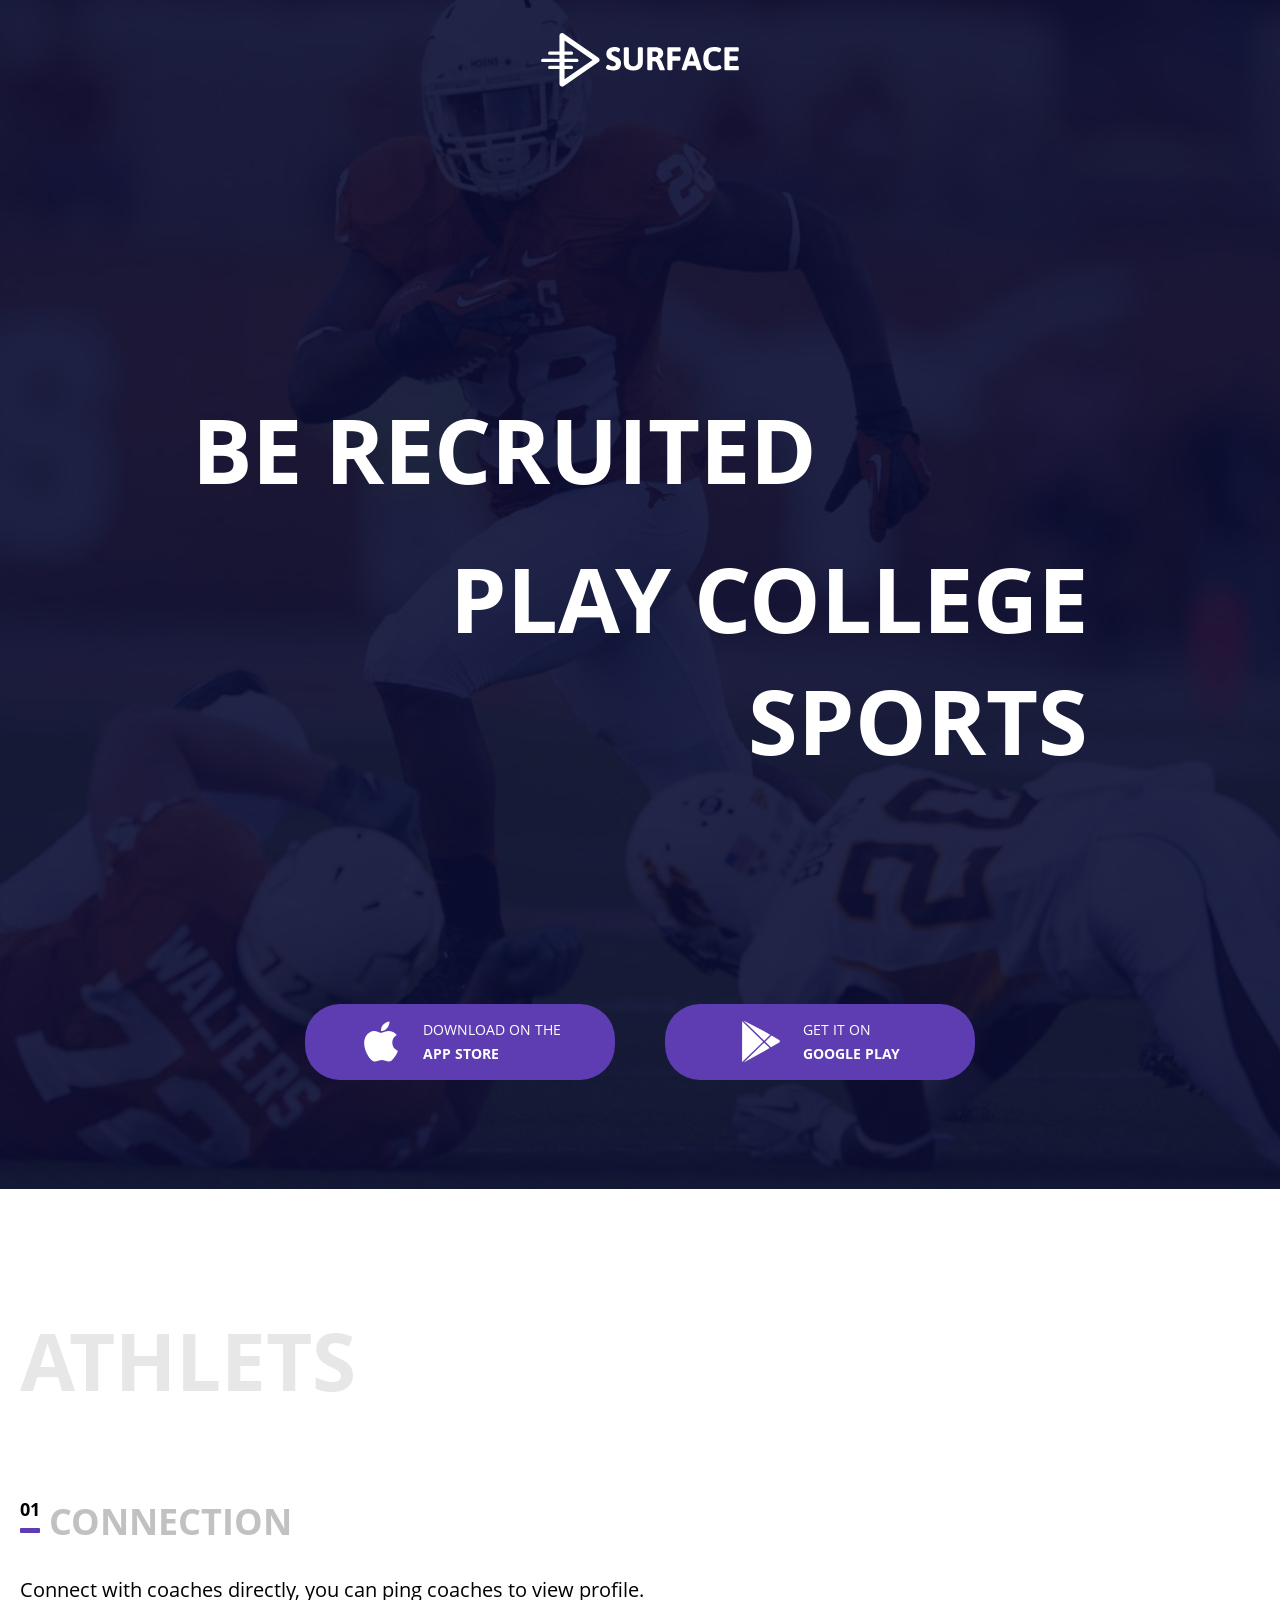
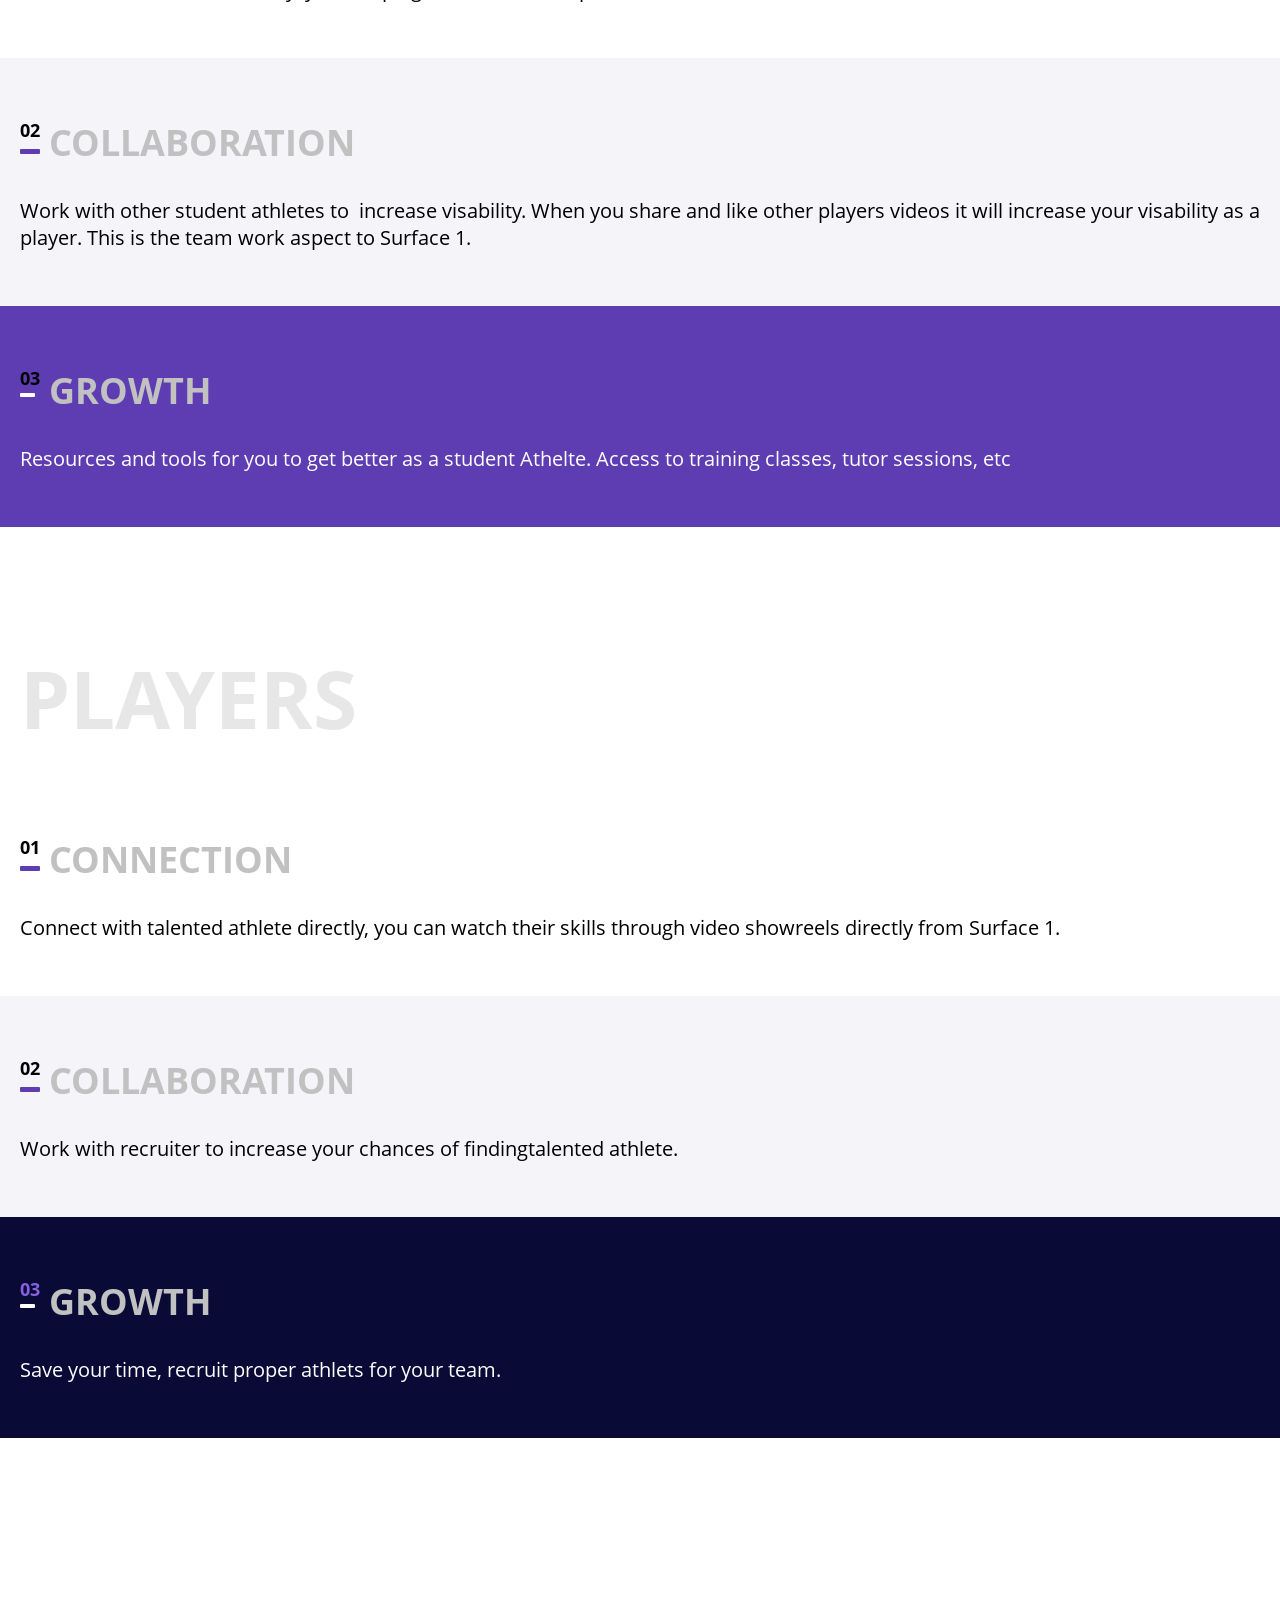
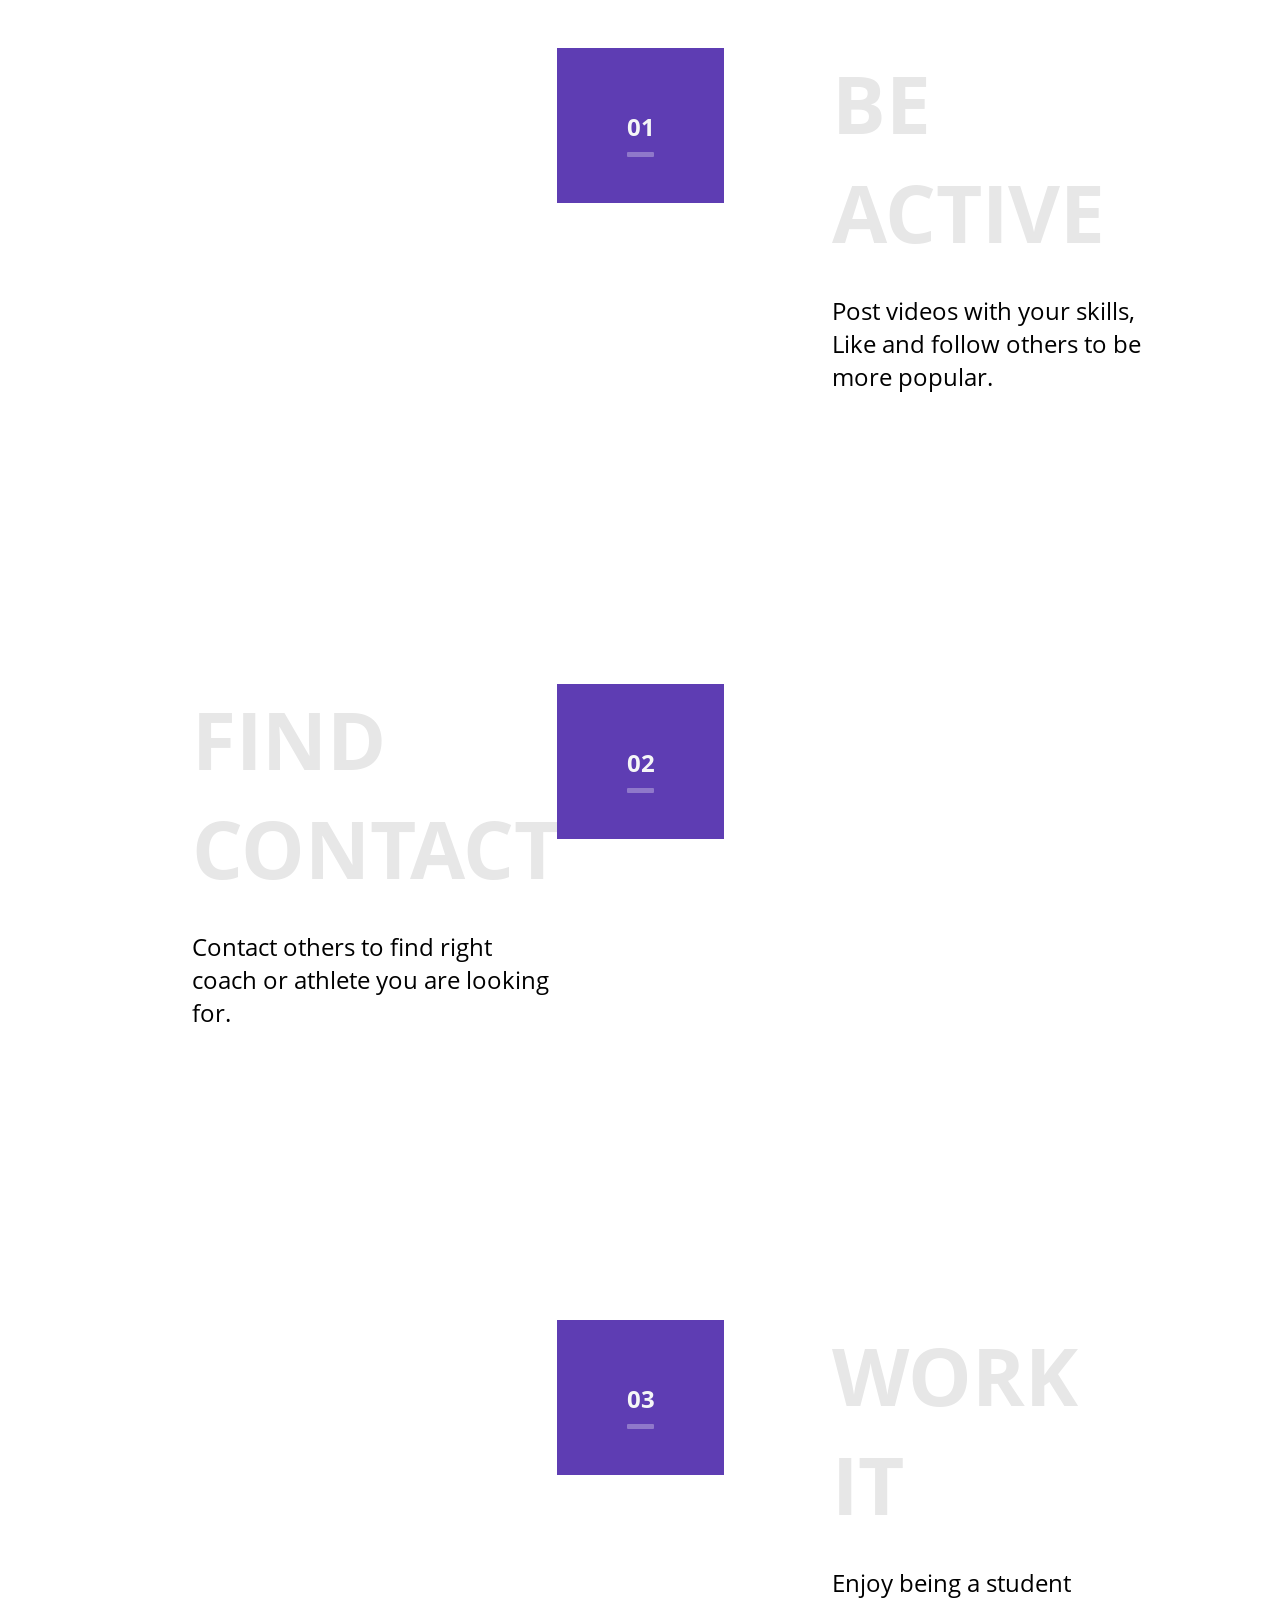
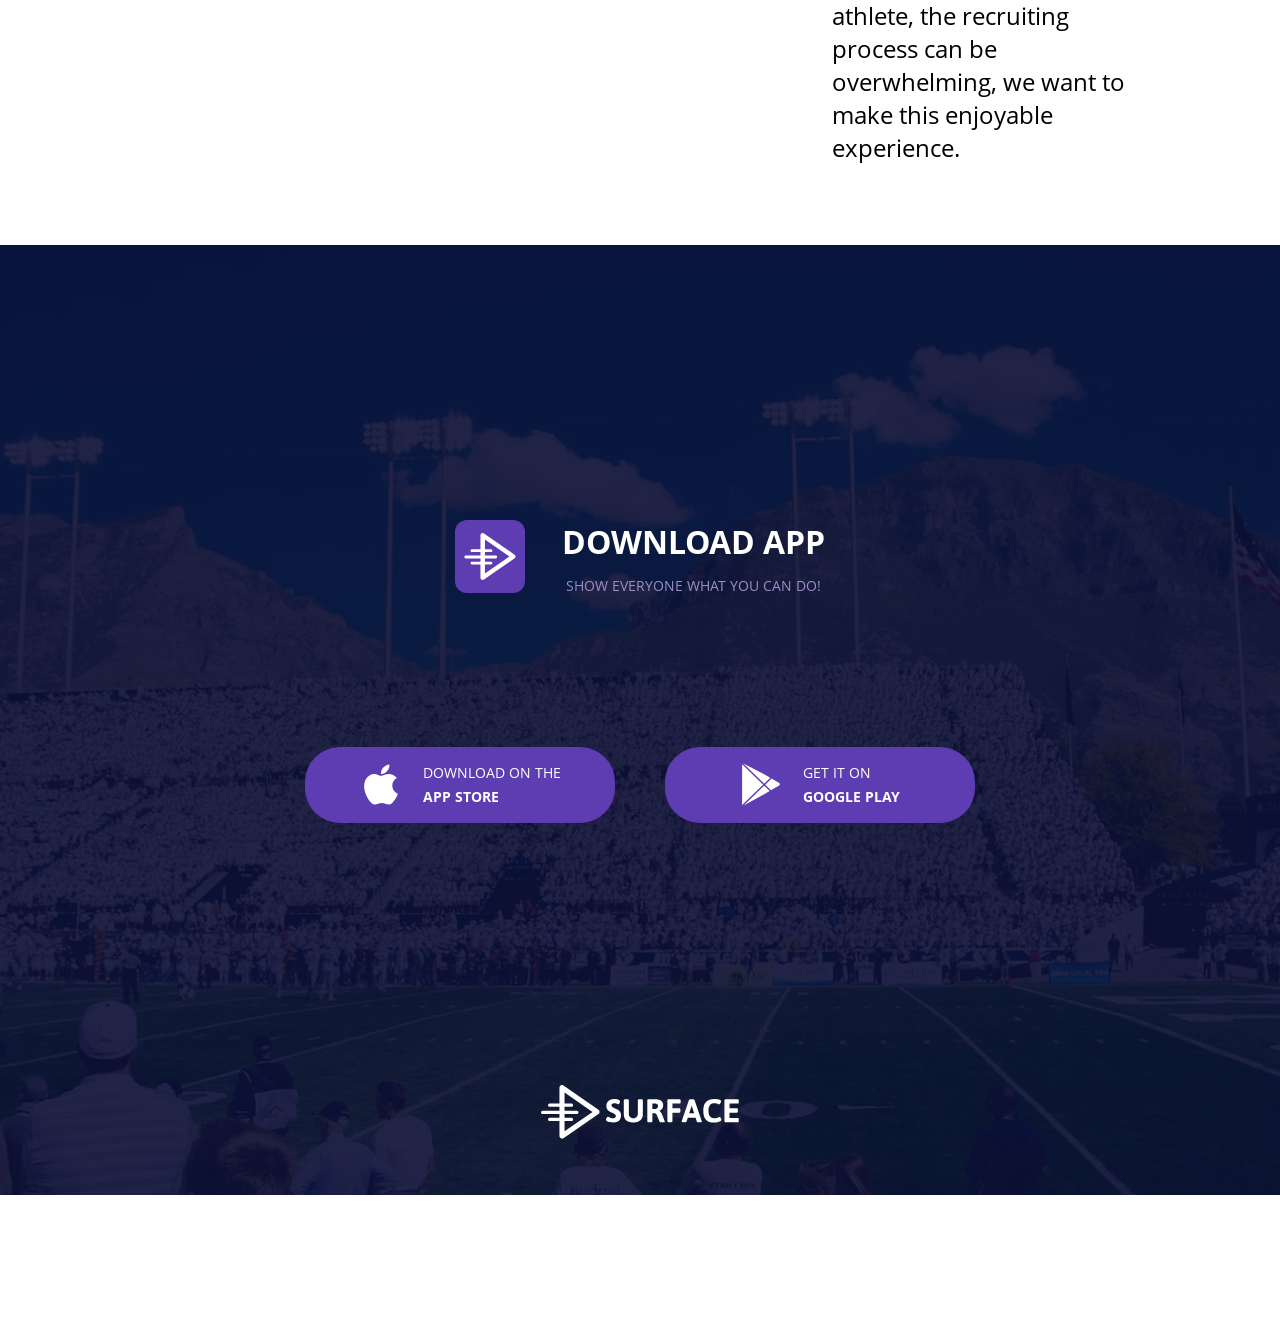
==== index.html @ a68dc15e "Первый вариант" ====
<!DOCTYPE html>
<html>

<head>
  <meta charset="utf-8">
  <meta name="viewport" content="width=device-width">
  <link href="css/style.css" rel="stylesheet">
  <title>MQ Diploma</title>
</head>

<body>
  <header class="header">
    <div class="container">
      <svg class="header_logo" viewBox="0 0 972 264" xmlns="http://www.w3.org/2000/svg">
        <g fill-rule="evenodd">
          <g fill-rule="nonzero" stroke-linecap="round" stroke-linejoin="round">
            <path
              d="M115.5 36.848v190.304L253.03 132 115.5 36.848zM282.112 142.28l-172 119c-8.29 5.736-19.612-.198-19.612-10.28V13c0-10.082 11.321-16.016 19.612-10.28l172 119c7.184 4.97 7.184 15.59 0 20.56z" />
            <path
              d="M42.5 107h107a8 8 0 1 0 0-16h-107a8 8 0 1 0 0 16zm0 70h107a8 8 0 1 0 0-16h-107a8 8 0 1 0 0 16zM8 143h168a8 8 0 1 0 0-16H8a8 8 0 1 0 0 16z" />
          </g>
          <path
            d="M356.505 184.362c-7.63 0-14.335-.772-20.117-2.316-5.782-1.544-10.202-3.436-13.26-5.676-3.057-2.24-4.586-4.36-4.586-6.357 0-1.575.59-3.512 1.77-5.813 1.182-2.3 2.59-4.283 4.224-5.95 1.635-1.664 2.997-2.496 4.087-2.496.666 0 2.09.575 4.27 1.725 3.268 1.695 6.37 3.057 9.308 4.086 2.937 1.03 6.313 1.544 10.127 1.544 4.238 0 7.826-.832 10.762-2.497 2.936-1.665 4.404-4.587 4.404-8.764 0-2.423-.757-4.512-2.27-6.268-1.514-1.756-3.452-3.24-5.813-4.45-2.36-1.21-5.57-2.634-9.626-4.27l-7.175-3.087c-4.36-2.12-8.1-4.45-11.217-6.993-3.118-2.543-5.66-5.903-7.63-10.08-1.967-4.18-2.95-9.295-2.95-15.35 0-7.386 1.816-13.532 5.45-18.436 3.632-4.904 8.354-8.507 14.167-10.808 5.812-2.3 12.048-3.45 18.71-3.45 5.448 0 10.382.56 14.802 1.68 4.42 1.12 7.887 2.557 10.4 4.313 2.512 1.757 3.768 3.513 3.768 5.27 0 1.452-.47 3.314-1.407 5.584-.94 2.27-2.104 4.254-3.497 5.95-1.393 1.694-2.694 2.542-3.905 2.542-.544 0-1.513-.303-2.905-.908a51.939 51.939 0 0 0-6.767-2.225c-2.27-.575-5.04-.863-8.31-.863-5.63 0-9.536.893-11.715 2.68-2.18 1.785-3.27 3.89-3.27 6.31 0 2.786.742 5.117 2.225 6.994 1.484 1.877 3.36 3.42 5.63 4.632 2.27 1.21 5.435 2.604 9.492 4.178 6.115 2.603 11.11 5.07 14.985 7.402 3.875 2.33 7.22 5.676 10.036 10.035 2.816 4.36 4.224 9.93 4.224 16.712 0 8.295-1.74 15.092-5.222 20.39-3.482 5.297-7.962 9.127-13.442 11.488-5.48 2.362-11.398 3.542-17.755 3.542h-.002zm96.724 0c-9.81 0-18.21-1.544-25.204-4.632-6.993-3.087-12.337-7.553-16.03-13.396-3.693-5.842-5.54-12.88-5.54-21.115V74.832c0-1.756.787-3.073 2.36-3.95 1.576-.88 4.028-1.318 7.358-1.318h5.45c3.33 0 5.766.44 7.31 1.317 1.544.878 2.316 2.195 2.316 3.95v68.752c0 3.754.923 7.114 2.77 10.08 1.847 2.968 4.435 5.284 7.765 6.95 3.33 1.664 7.145 2.496 11.444 2.496 4.297 0 8.127-.832 11.487-2.497 3.36-1.665 5.98-3.98 7.856-6.948 1.877-2.967 2.816-6.327 2.816-10.08V74.832c0-1.756.77-3.073 2.315-3.95 1.544-.88 3.98-1.318 7.31-1.318h5.36c3.33 0 5.766.44 7.31 1.317 1.544.878 2.316 2.195 2.316 3.95v70.387c0 8.233-1.846 15.272-5.54 21.114-3.692 5.843-9.036 10.31-16.03 13.396-6.992 3.088-15.393 4.632-25.2 4.632l.001.002zm78.376-1.09c-6.478 0-9.717-1.695-9.717-5.085V76.377c0-2.24.513-3.86 1.543-4.86 1.03-.998 2.664-1.497 4.904-1.497h31.515c26.76 0 40.142 10.08 40.142 30.243 0 6.115-1.71 11.382-5.13 15.802-3.422 4.42-8.01 7.72-13.76 9.9v.636c1.998.848 4.102 2.665 6.312 5.45s3.98 5.933 5.313 9.445l14.257 35.51c.485 1.454.727 2.483.727 3.09 0 2.118-3.21 3.177-9.627 3.177h-6.63c-5.39 0-8.507-1.12-9.354-3.36l-12.806-31.515c-1.21-2.42-2.377-4.298-3.497-5.63-1.12-1.332-2.68-2.347-4.677-3.043-1.998-.696-4.692-1.044-8.083-1.044h-6.267v39.507c0 3.39-3.24 5.085-9.717 5.085h-5.45l.002-.001zm30.425-66.026c2.18 0 4.24-.62 6.177-1.862 1.938-1.24 3.48-2.92 4.632-5.04 1.15-2.12 1.724-4.45 1.724-6.993 0-3.753-1.226-6.735-3.678-8.945s-5.767-3.315-9.945-3.315h-14.167v26.156h15.258l-.001-.001zm68.116 66.026c-6.478 0-9.717-1.695-9.717-5.085V76.377c0-2.24.513-3.86 1.543-4.86 1.03-.998 2.664-1.497 4.904-1.497h53.947c1.696 0 2.922.635 3.678 1.907.757 1.27 1.136 3.33 1.136 6.176v4.904c0 2.846-.38 4.904-1.136 6.176-.756 1.27-1.982 1.907-3.678 1.907h-35.51v23.613h34.33c1.695 0 2.936.636 3.723 1.907.787 1.272 1.18 3.3 1.18 6.085v4.995c0 2.846-.393 4.92-1.18 6.222-.787 1.3-2.028 1.952-3.723 1.952h-34.33v42.323c0 3.39-3.24 5.085-9.718 5.085h-5.45.001zm70.205 0c-6.6 0-9.9-1.18-9.9-3.542 0-.666.213-1.634.637-2.906l35.6-103.807c.85-2.3 3.907-3.452 9.174-3.452h8.357c5.267 0 8.325 1.15 9.173 3.452l35.6 103.807c.304 1.21.455 2.18.455 2.906 0 1.21-.65 2.104-1.952 2.68-1.302.575-3.346.862-6.13.862h-7.085c-2.543 0-4.586-.257-6.13-.772-1.544-.514-2.498-1.377-2.86-2.588l-6.54-19.708h-38.054l-6.54 19.708c-.665 2.24-3.147 3.36-7.446 3.36h-6.359zm51.496-44.41l-9.173-28.7c-.545-1.453-1.014-3.118-1.408-4.995a182.088 182.088 0 0 1-1.044-5.358h-.635l-.363 1.997c-.606 3.572-1.302 6.357-2.09 8.355l-9.535 28.7h24.25l-.002.001zm97.995 45.5c-18.163 0-31.56-4.722-40.187-14.168-8.628-9.445-12.942-24.127-12.942-44.048 0-38.326 17.983-57.49 53.948-57.49 4.905 0 9.99.486 15.258 1.454 5.268.97 9.672 2.316 13.214 4.042 3.542 1.725 5.313 3.648 5.313 5.767 0 1.513-.605 3.496-1.816 5.948-1.21 2.452-2.65 4.616-4.314 6.493-1.665 1.878-3.133 2.817-4.405 2.817-.303 0-1.12-.303-2.452-.908a67.092 67.092 0 0 0-9.127-3.044c-3.18-.817-7.222-1.226-12.126-1.226-9.506 0-16.544 3.012-21.116 9.037-4.57 6.024-6.857 15.12-6.857 27.29s2.302 21.344 6.904 27.52c4.6 6.175 11.504 9.263 20.707 9.263 4.784 0 8.947-.484 12.49-1.453 3.54-.97 7.007-2.21 10.398-3.723.18-.06.726-.288 1.634-.682.91-.393 1.575-.59 1.998-.59 1.575 0 3.088.923 4.54 2.77 1.454 1.847 2.635 3.936 3.543 6.267.91 2.33 1.363 4.01 1.363 5.04 0 2.966-1.983 5.48-5.95 7.537-3.965 2.06-8.748 3.588-14.35 4.587-5.6 1-10.82 1.498-15.665 1.498l-.003.002zM907.06 183c-2.24 0-3.875-.515-4.905-1.544-1.03-1.03-1.544-2.664-1.544-4.904V76.377c0-2.24.514-3.86 1.543-4.86 1.03-.998 2.664-1.497 4.905-1.497h59.124c1.695 0 2.92.635 3.678 1.907.757 1.27 1.135 3.33 1.135 6.176v4.904c0 2.846-.378 4.904-1.135 6.176-.757 1.27-1.983 1.907-3.678 1.907h-40.688v23.43h36.328c1.696 0 2.922.637 3.678 1.91.757 1.27 1.136 3.33 1.136 6.174v4.996c0 2.845-.38 4.904-1.136 6.175-.756 1.272-1.982 1.908-3.678 1.908h-36.328v26.156h40.778c1.696 0 2.922.635 3.68 1.906.756 1.272 1.134 3.3 1.134 6.085v5.087c0 2.846-.378 4.904-1.135 6.176-.756 1.27-1.982 1.907-3.678 1.907H907.06z"
            fill-rule="nonzero" />
        </g>
      </svg>

      <h1 class="header_slogan">
        <span class="header_slogan_first">Be recruited</span>
        <span class="header_slogan_second">Play college sports</span>
      </h1>
      <div class="buttons">
        <a href="#0" class="download_button">
          <svg class="logo_button" xmlns="http://www.w3.org/2000/svg" viewBox="0 0 170 170">
            <path
              d="M150.37 130.25c-2.45 5.66-5.35 10.87-8.71 15.66-4.58 6.53-8.33 11.05-11.22 13.56-4.48 4.12-9.28 6.23-14.42 6.35-3.69 0-8.14-1.05-13.32-3.18-5.197-2.12-9.973-3.17-14.34-3.17-4.58 0-9.492 1.05-14.746 3.17-5.262 2.13-9.5 3.24-12.742 3.35-4.93.21-9.842-1.96-14.746-6.52-3.13-2.73-7.045-7.41-11.735-14.04-5.03-7.08-9.168-15.29-12.41-24.65-3.47-10.11-5.21-19.9-5.21-29.378 0-10.857 2.346-20.22 7.045-28.068C27.508 57.03 32.42 52.06 38.57 48.41s12.793-5.51 19.948-5.63c3.915 0 9.05 1.21 15.43 3.59 6.36 2.39 10.446 3.6 12.237 3.6 1.34 0 5.877-1.416 13.57-4.24 7.275-2.617 13.415-3.7 18.445-3.274 13.63 1.1 23.87 6.473 30.68 16.153-12.19 7.385-18.22 17.73-18.1 31 .11 10.338 3.86 18.94 11.23 25.77 3.34 3.17 7.07 5.62 11.22 7.36-.9 2.61-1.85 5.11-2.86 7.51zM119.11 7.24c0 8.102-2.96 15.667-8.86 22.67-7.12 8.323-15.732 13.133-25.07 12.374-.12-.972-.19-1.995-.19-3.07 0-7.778 3.387-16.102 9.4-22.908 3.002-3.446 6.82-6.31 11.45-8.597 4.62-2.253 8.99-3.498 13.1-3.71.12 1.082.17 2.165.17 3.24z" />
          </svg>
          <div class="button_name">
            <span>Download on the</span>
            <span class="button_name_label">App store</span>
          </div>
        </a>
        <a href="#0" class="download_button">
          <svg class="logo_button" xmlns="http://www.w3.org/2000/svg" viewBox="0 0 505.499 505.499">
            <path
              d="M471.497 234.466l-92.082-53.135-75.733 73.208 69.215 66.907 98.6-56.91c5.43-3.133 8.677-8.756 8.677-15.03 0-6.275-3.245-11.898-8.677-15.04zM363.785 172.3l-101.332-58.497L40.375 0l250.828 242.47M44.063 505.5l218.77-120.512 94.435-54.515-66.065-63.87M25.56 9.815l-.236 489.67L278.72 254.534" />
          </svg>
          <div class="button_name">
            <span>Get it on</span>
            <span class="button_name_label">Google play</span>
          </div>
        </a>
      </div>
    </div>
  </header>
  <main class="content_container">
    <article class="persons">
      <section class="athlets">
        <h2 class="person_title">Athlets</h2>
        <div class="persons_content">
          <picture class="person_img">
            <source media="(min-width: 961px)and (max-width: 1920px) " srcset="images/footballer_566.png">
            <source media="(min-width: 641) and (max-width: 960)" srcset="images/footballer_497.png">
              <source media="(max-width: 640px)" srcset="images/footballer_192.png">
            <img class="person_img" src="images/footballer_497.png" alt="footballer">
          </picture>
          <div class="section_content color-grey">
            <div class="section_title">
              <span class="section_number">01</span>
              <h3 class="section_name">connection</h3>
            </div>
            <p class="description">Connect with coaches directly, you can ping coaches to view profile.</p>
          </div>
          <div class="section_content color-dark-grey">
            <div class="section_title">
              <span class="section_number">02</span>
              <h3 class="section_name">collaboration</h3>
            </div>
            <p class="description">Work with other student athletes to  increase visability. When you share and like
              other players videos it will increase your visability as a player. This is the team work aspect to Surface
              1.</p>
          </div>
          <div class="section_content color-violet">
            <div class="section_title">
              <span class="section_number">03</span>
              <h3 class="section_name">growth</h3>
            </div>
            <p class="description">Resources and tools for you to get better as a student Athelte. Access to training
              classes, tutor sessions, etc</p>
          </div>
        </div>
        </div>
      </section>
      <section class="players">
        <h2 class="person_title">Players</h2>
        <div class="persons_content">
          <picture class="person_img">
            <source media="(min-width: 961px) and (max-width: 1920px)" srcset="images/basketballer_991.png">
            <source media="(min-width: 641) and (max-width: 960)" srcset="images/bsketballer_436.png">
            <source media="(max-width: 640px)" srcset="images/basketballer_302.png">
            <img class="person_img" src="images/basketballer_302.png" alt="basketballer">
          </picture>
          <div class="section_content color-grey">
            <div class="section_title">
              <span class="section_number">01</span>
              <h3 class="section_name">connection</h3>
            </div>
            <p class="description">Connect with talented athlete directly, you can watch their skills through video
              showreels directly from Surface 1.</p>
          </div>
          <div class="section_content color-dark-grey">
            <div class="section_title">
              <span class="section_number">02</span>
              <h3 class="section_name">collaboration</h3>
            </div>
            <p class="description">Work with recruiter to increase your chances of findingtalented athlete.</p>
          </div>
          <div class="section_content color-blue">
            <div class="section_title">
              <span class="section_number">03</span>
              <h3 class="section_name">growth</h3>
            </div>
            <p class="description">Save your time, recruit proper athlets for your team.</p>
          </div>
        </div>
      </section>
    </article>
    <aside class="actions">
      <section class="action-item">
        <picture class="action_img">
          <source media="(min-width: 961px) and (max-width: 1920px)" srcset="images/be-active_1024.jpg">
          <source media="(min-width: 641) and (max-width: 960)" srcset="images/be-active_960.jpg">
          <source media="(max-width: 640px)" srcset="images/be-active_640.jpg">
          <img class="action_img" src="images/be-active_640.jpg"  alt="Be active">
        </picture>
        <div class="action_info">
          <span class="section_number">01</span>
          <div class="action_content">
            <h2 class="action_title">Be active</h2>
            <p class="description">Post videos with your skills, Like and follow others to be more popular.</p>
          </div>
        </div>
      </section>
      <section class="action-item">
        <picture class="action_img">
          <source media="(min-width: 961px) and (max-width: 1920px)" srcset="images/find-contact_1024.jpg">
          <source media="(min-width: 641) and (max-width: 960)" srcset="images/find-contact_960.jpg">
          <source media="(max-width: 640px)" srcset="images/find-contact_640.jpg">
          <img src="images/find-contact_640.jpg"  alt="Find contact">
        </picture>
        <div class="action_info">
          <span class="section_number">02</span>
          <div class="action_content">
            <h2 class="action_title">Find contact</h2>
            <p class="description">Contact others to find right coach or athlete you are looking for.</p>
          </div>
        </div>
      </section>
      <section class="action-item">
        <picture class="action_img">
          <source media="(min-width: 961px) and (max-width: 1920px)" srcset="images/work-it_1024.jpg">
          <source media="(min-width: 641) and (max-width: 960)" srcset="images/work-it_960.jpg">
          <source media="(max-width: 640px)" srcset="images/work-it_640.jpg">
          <img class="action_img" src="images/work-it_640.jpg"  alt="Work it">
        </picture>
        <div class="action_info">
          <span class="section_number">03</span>
          <div class="action_content">
            <h2 class="action_title">Work it</h2>
            <p class="description">Enjoy being a student athlete, the recruiting process can be overwhelming, we want to
              make this enjoyable experience.</p>
          </div>
        </div>
      </section>
    </aside>
  </main>
  <footer class="footer">
    <div class="container">
      <div class="title_container">
        <svg class="footer-logo" viewBox="0 0 288 264" xmlns="http://www.w3.org/2000/svg">
          <g fill-rule="evenodd">
            <path
              d="M115.5 36.848v190.304L253.03 132 115.5 36.848zM282.112 142.28l-172 119c-8.29 5.736-19.612-.198-19.612-10.28V13c0-10.082 11.321-16.016 19.612-10.28l172 119c7.184 4.97 7.184 15.59 0 20.56z"
              fill-rule="nonzero" />
            <path
              d="M42.5 107h107a8 8 0 1 0 0-16h-107a8 8 0 1 0 0 16zm0 70h107a8 8 0 1 0 0-16h-107a8 8 0 1 0 0 16zM8 143h168a8 8 0 1 0 0-16H8a8 8 0 1 0 0 16z"
              fill-rule="nonzero" stroke-linecap="round" stroke-linejoin="round" />
          </g>
        </svg>

        <div class="footer_slogan">
          <span class="footer_slogan_first">Download app</span>
          <span class="footer_slogan_second">Show everyone what you can do!</span>
        </div>
      </div>
      <div class="buttons">
        <a href="#0" class="download_button">
          <svg class="logo_button" xmlns="http://www.w3.org/2000/svg" viewBox="0 0 170 170">
            <path
              d="M150.37 130.25c-2.45 5.66-5.35 10.87-8.71 15.66-4.58 6.53-8.33 11.05-11.22 13.56-4.48 4.12-9.28 6.23-14.42 6.35-3.69 0-8.14-1.05-13.32-3.18-5.197-2.12-9.973-3.17-14.34-3.17-4.58 0-9.492 1.05-14.746 3.17-5.262 2.13-9.5 3.24-12.742 3.35-4.93.21-9.842-1.96-14.746-6.52-3.13-2.73-7.045-7.41-11.735-14.04-5.03-7.08-9.168-15.29-12.41-24.65-3.47-10.11-5.21-19.9-5.21-29.378 0-10.857 2.346-20.22 7.045-28.068C27.508 57.03 32.42 52.06 38.57 48.41s12.793-5.51 19.948-5.63c3.915 0 9.05 1.21 15.43 3.59 6.36 2.39 10.446 3.6 12.237 3.6 1.34 0 5.877-1.416 13.57-4.24 7.275-2.617 13.415-3.7 18.445-3.274 13.63 1.1 23.87 6.473 30.68 16.153-12.19 7.385-18.22 17.73-18.1 31 .11 10.338 3.86 18.94 11.23 25.77 3.34 3.17 7.07 5.62 11.22 7.36-.9 2.61-1.85 5.11-2.86 7.51zM119.11 7.24c0 8.102-2.96 15.667-8.86 22.67-7.12 8.323-15.732 13.133-25.07 12.374-.12-.972-.19-1.995-.19-3.07 0-7.778 3.387-16.102 9.4-22.908 3.002-3.446 6.82-6.31 11.45-8.597 4.62-2.253 8.99-3.498 13.1-3.71.12 1.082.17 2.165.17 3.24z" />
          </svg>
          <div class="button_name">
            <span>Download on the</span>
            <span class="button_name_label">App store</span>
          </div>
        </a>
        <a href="#0" class="download_button">
          <svg class="logo_button" xmlns="http://www.w3.org/2000/svg" viewBox="0 0 505.499 505.499">
            <path
              d="M471.497 234.466l-92.082-53.135-75.733 73.208 69.215 66.907 98.6-56.91c5.43-3.133 8.677-8.756 8.677-15.03 0-6.275-3.245-11.898-8.677-15.04zM363.785 172.3l-101.332-58.497L40.375 0l250.828 242.47M44.063 505.5l218.77-120.512 94.435-54.515-66.065-63.87M25.56 9.815l-.236 489.67L278.72 254.534" />
          </svg>
          <div class="button_name">
            <span>Get it on</span>
            <span class="button_name_label">Google play</span>
          </div>
        </a>
      </div>
      <svg class="header_logo" viewBox="0 0 972 264" xmlns="http://www.w3.org/2000/svg">
        <g fill-rule="nonzero" stroke-linecap="round" stroke-linejoin="round">
          <path
            d="M115.5 36.848v190.304L253.03 132 115.5 36.848zM282.112 142.28l-172 119c-8.29 5.736-19.612-.198-19.612-10.28V13c0-10.082 11.321-16.016 19.612-10.28l172 119c7.184 4.97 7.184 15.59 0 20.56z" />
          <path
            d="M42.5 107h107a8 8 0 1 0 0-16h-107a8 8 0 1 0 0 16zm0 70h107a8 8 0 1 0 0-16h-107a8 8 0 1 0 0 16zM8 143h168a8 8 0 1 0 0-16H8a8 8 0 1 0 0 16z" />
        </g>
        <path
          d="M356.505 184.362c-7.63 0-14.335-.772-20.117-2.316-5.782-1.544-10.202-3.436-13.26-5.676-3.057-2.24-4.586-4.36-4.586-6.357 0-1.575.59-3.512 1.77-5.813 1.182-2.3 2.59-4.283 4.224-5.95 1.635-1.664 2.997-2.496 4.087-2.496.666 0 2.09.575 4.27 1.725 3.268 1.695 6.37 3.057 9.308 4.086 2.937 1.03 6.313 1.544 10.127 1.544 4.238 0 7.826-.832 10.762-2.497 2.936-1.665 4.404-4.587 4.404-8.764 0-2.423-.757-4.512-2.27-6.268-1.514-1.756-3.452-3.24-5.813-4.45-2.36-1.21-5.57-2.634-9.626-4.27l-7.175-3.087c-4.36-2.12-8.1-4.45-11.217-6.993-3.118-2.543-5.66-5.903-7.63-10.08-1.967-4.18-2.95-9.295-2.95-15.35 0-7.386 1.816-13.532 5.45-18.436 3.632-4.904 8.354-8.507 14.167-10.808 5.812-2.3 12.048-3.45 18.71-3.45 5.448 0 10.382.56 14.802 1.68 4.42 1.12 7.887 2.557 10.4 4.313 2.512 1.757 3.768 3.513 3.768 5.27 0 1.452-.47 3.314-1.407 5.584-.94 2.27-2.104 4.254-3.497 5.95-1.393 1.694-2.694 2.542-3.905 2.542-.544 0-1.513-.303-2.905-.908a51.939 51.939 0 0 0-6.767-2.225c-2.27-.575-5.04-.863-8.31-.863-5.63 0-9.536.893-11.715 2.68-2.18 1.785-3.27 3.89-3.27 6.31 0 2.786.742 5.117 2.225 6.994 1.484 1.877 3.36 3.42 5.63 4.632 2.27 1.21 5.435 2.604 9.492 4.178 6.115 2.603 11.11 5.07 14.985 7.402 3.875 2.33 7.22 5.676 10.036 10.035 2.816 4.36 4.224 9.93 4.224 16.712 0 8.295-1.74 15.092-5.222 20.39-3.482 5.297-7.962 9.127-13.442 11.488-5.48 2.362-11.398 3.542-17.755 3.542h-.002zm96.724 0c-9.81 0-18.21-1.544-25.204-4.632-6.993-3.087-12.337-7.553-16.03-13.396-3.693-5.842-5.54-12.88-5.54-21.115V74.832c0-1.756.787-3.073 2.36-3.95 1.576-.88 4.028-1.318 7.358-1.318h5.45c3.33 0 5.766.44 7.31 1.317 1.544.878 2.316 2.195 2.316 3.95v68.752c0 3.754.923 7.114 2.77 10.08 1.847 2.968 4.435 5.284 7.765 6.95 3.33 1.664 7.145 2.496 11.444 2.496 4.297 0 8.127-.832 11.487-2.497 3.36-1.665 5.98-3.98 7.856-6.948 1.877-2.967 2.816-6.327 2.816-10.08V74.832c0-1.756.77-3.073 2.315-3.95 1.544-.88 3.98-1.318 7.31-1.318h5.36c3.33 0 5.766.44 7.31 1.317 1.544.878 2.316 2.195 2.316 3.95v70.387c0 8.233-1.846 15.272-5.54 21.114-3.692 5.843-9.036 10.31-16.03 13.396-6.992 3.088-15.393 4.632-25.2 4.632l.001.002zm78.376-1.09c-6.478 0-9.717-1.695-9.717-5.085V76.377c0-2.24.513-3.86 1.543-4.86 1.03-.998 2.664-1.497 4.904-1.497h31.515c26.76 0 40.142 10.08 40.142 30.243 0 6.115-1.71 11.382-5.13 15.802-3.422 4.42-8.01 7.72-13.76 9.9v.636c1.998.848 4.102 2.665 6.312 5.45s3.98 5.933 5.313 9.445l14.257 35.51c.485 1.454.727 2.483.727 3.09 0 2.118-3.21 3.177-9.627 3.177h-6.63c-5.39 0-8.507-1.12-9.354-3.36l-12.806-31.515c-1.21-2.42-2.377-4.298-3.497-5.63-1.12-1.332-2.68-2.347-4.677-3.043-1.998-.696-4.692-1.044-8.083-1.044h-6.267v39.507c0 3.39-3.24 5.085-9.717 5.085h-5.45l.002-.001zm30.425-66.026c2.18 0 4.24-.62 6.177-1.862 1.938-1.24 3.48-2.92 4.632-5.04 1.15-2.12 1.724-4.45 1.724-6.993 0-3.753-1.226-6.735-3.678-8.945s-5.767-3.315-9.945-3.315h-14.167v26.156h15.258l-.001-.001zm68.116 66.026c-6.478 0-9.717-1.695-9.717-5.085V76.377c0-2.24.513-3.86 1.543-4.86 1.03-.998 2.664-1.497 4.904-1.497h53.947c1.696 0 2.922.635 3.678 1.907.757 1.27 1.136 3.33 1.136 6.176v4.904c0 2.846-.38 4.904-1.136 6.176-.756 1.27-1.982 1.907-3.678 1.907h-35.51v23.613h34.33c1.695 0 2.936.636 3.723 1.907.787 1.272 1.18 3.3 1.18 6.085v4.995c0 2.846-.393 4.92-1.18 6.222-.787 1.3-2.028 1.952-3.723 1.952h-34.33v42.323c0 3.39-3.24 5.085-9.718 5.085h-5.45.001zm70.205 0c-6.6 0-9.9-1.18-9.9-3.542 0-.666.213-1.634.637-2.906l35.6-103.807c.85-2.3 3.907-3.452 9.174-3.452h8.357c5.267 0 8.325 1.15 9.173 3.452l35.6 103.807c.304 1.21.455 2.18.455 2.906 0 1.21-.65 2.104-1.952 2.68-1.302.575-3.346.862-6.13.862h-7.085c-2.543 0-4.586-.257-6.13-.772-1.544-.514-2.498-1.377-2.86-2.588l-6.54-19.708h-38.054l-6.54 19.708c-.665 2.24-3.147 3.36-7.446 3.36h-6.359zm51.496-44.41l-9.173-28.7c-.545-1.453-1.014-3.118-1.408-4.995a182.088 182.088 0 0 1-1.044-5.358h-.635l-.363 1.997c-.606 3.572-1.302 6.357-2.09 8.355l-9.535 28.7h24.25l-.002.001zm97.995 45.5c-18.163 0-31.56-4.722-40.187-14.168-8.628-9.445-12.942-24.127-12.942-44.048 0-38.326 17.983-57.49 53.948-57.49 4.905 0 9.99.486 15.258 1.454 5.268.97 9.672 2.316 13.214 4.042 3.542 1.725 5.313 3.648 5.313 5.767 0 1.513-.605 3.496-1.816 5.948-1.21 2.452-2.65 4.616-4.314 6.493-1.665 1.878-3.133 2.817-4.405 2.817-.303 0-1.12-.303-2.452-.908a67.092 67.092 0 0 0-9.127-3.044c-3.18-.817-7.222-1.226-12.126-1.226-9.506 0-16.544 3.012-21.116 9.037-4.57 6.024-6.857 15.12-6.857 27.29s2.302 21.344 6.904 27.52c4.6 6.175 11.504 9.263 20.707 9.263 4.784 0 8.947-.484 12.49-1.453 3.54-.97 7.007-2.21 10.398-3.723.18-.06.726-.288 1.634-.682.91-.393 1.575-.59 1.998-.59 1.575 0 3.088.923 4.54 2.77 1.454 1.847 2.635 3.936 3.543 6.267.91 2.33 1.363 4.01 1.363 5.04 0 2.966-1.983 5.48-5.95 7.537-3.965 2.06-8.748 3.588-14.35 4.587-5.6 1-10.82 1.498-15.665 1.498l-.003.002zM907.06 183c-2.24 0-3.875-.515-4.905-1.544-1.03-1.03-1.544-2.664-1.544-4.904V76.377c0-2.24.514-3.86 1.543-4.86 1.03-.998 2.664-1.497 4.905-1.497h59.124c1.695 0 2.92.635 3.678 1.907.757 1.27 1.135 3.33 1.135 6.176v4.904c0 2.846-.378 4.904-1.135 6.176-.757 1.27-1.983 1.907-3.678 1.907h-40.688v23.43h36.328c1.696 0 2.922.637 3.678 1.91.757 1.27 1.136 3.33 1.136 6.174v4.996c0 2.845-.38 4.904-1.136 6.175-.756 1.272-1.982 1.908-3.678 1.908h-36.328v26.156h40.778c1.696 0 2.922.635 3.68 1.906.756 1.272 1.134 3.3 1.134 6.085v5.087c0 2.846-.378 4.904-1.135 6.176-.756 1.27-1.982 1.907-3.678 1.907H907.06z"
          fill-rule="nonzero" />
      </svg>
    </div>
  </footer>
</body>

</html>
---- css/style.css ----
@font-face {
  font-family: 'Open sans';
  src: url("../fonts/OpenSans-Bold.woff");
  font-weight: 700;
  font-style: normal;  
}

@font-face {
  font-family: 'Open sans';
  src: url("../fonts/OpenSans-Regular.woff");
  font-weight: 400;
  font-style: normal;  
}

* {
  margin:0;
  padding: 0;
  font-family: 'Open sans';
}



.header {
  min-height: 100vh;
  display: flex;
  position: relative;
  background-image: url("../images/football_767.jpg");
  background-size: cover;
  background-repeat: no-repeat;
  background-color: #0a0e34;
}

.header::after {
  content: "";
  background-color: #0a0e34;
  width: 100%;
  height: 100%;
  position: absolute;
  opacity: 0.9;
  top: 0;
  left: 0;
}

.container {
  
  padding-left: 20px;
  padding-right: 20px;
  position: relative;
  z-index: 2;
  margin: auto;
  text-align: center;
}

.header .container {
  padding-top: 33px;
}

.header_logo {
  fill: #ffffff;
  width: 134px;
 
  margin-left: auto;
  margin-right: auto;
}

.header_slogan {
  display: flex;
  flex-wrap: wrap;
  color: #ffffff;
  font-size: 28px;
  font-weight: bold;
  text-transform: uppercase;
  margin-top: 137px;
  margin-bottom: 88px;
}

.header_slogan_second {
  margin-left: 44px;
  margin-top: 30px;
}

.buttons {
  font-size: 8px;
  margin-bottom: 84px;
 }

.download_button {
  display: flex;
  box-sizing: border-box;
  height: 35px;
  background-color: #5e3db3;
  border-radius: 17px;
  text-decoration: none;
  align-items: center;
  width: 280px;
  margin-left: auto;
  margin-right: auto;
}

.download_button:nth-child(n+2) {
  margin-top: 14px;
}

.logo_button {
  fill: #ffffff;
  width: 19px;
  height: 18px;
  display: block;
  padding-left: 82px;
}

.button_name {
  color: #ffffff;
  
  text-transform: uppercase;
  padding-left: 1em;
  margin: 0;
  display: block;
}

.button_name_label {
  margin-top: 0.5em;
  font-weight: bold;
}

.section_content {
  padding-left: 20px;
  padding-right: 20px;
  padding-top: 83px;
  padding-bottom: 55px;
}

.section_content:nth-child(n+3) {
  padding-top: 60px;
}

.person_title {
  font-size: 50px;
  font-weight: bold;
  text-transform: uppercase;
  color: #e7e7e7;
  padding-left: 20px;
  padding-top: 25px;
}

.person_img {
  max-width: 100%;
  display: flex;
  justify-content: center;
  
}

.color-grey {
  background-color: #fafafa;
}

.color-dark-grey {
  background-color: #f5f4f9;
}

.color-violet {
  background-color: #5e3db3;
}

.color-blue {
  background-color: #090a36;
}

.color-blue, .color-violet  .description {
  color: #ffffff;
}

.color-blue .section_number {
  color: #8761e0;
}

.color-violet .section_number::after {
  content: "";
  width: 15px;
  height: 4px;
  background-color: #ffffff;
  border-radius: 1px;
  display: block;
  margin-top: 3px;
}

.color-blue .section_number::after {
  content: "";
  width: 15px;
  height: 4px;
  background-color: #ffffff;
  border-radius: 1px;
  display: block;
  margin-top: 3px;
}

.section_title {
  display: flex;
}

.section_number {
  font-size: 14px;
  font-weight: bold;
}

.section_number::after {
  content: "";
  width: 15px;
  height: 4px;
  background-color: #5e3db3;
  border-radius: 1px;
  display: block;
  margin-top: 3px;
}

.section_name {
  font-size: 23px;
  color: #c1c1c1;
  text-transform: uppercase;
  font-weight: bold;
  margin-left: 9px;
}

.description {
  padding-top: 30px;
  font-size: 15px;
}

.action-item {
  position: relative;
}

.action_img {
  max-width: 100%;
  display: block;
}

.action_info {
  padding-left: 20px;
  padding-right: 20px;
}

.actions .section_number {
  color: #f5f6f7;
  display: block;
  box-sizing: border-box;
  background-color: #5e3db3;
  padding-left: 26px;
  padding-top: 26px;
  width: 70px;
  height: 70px;
  position: absolute;
  margin-top: -58px;
  left: 20px;
}

.actions .section_number::after {
  content: "";
  width: 15px;
  height: 4px;
  background-color: #8f78ca;
  border-radius: 1px;
  display: block;
  margin-top: 5px;
}

.action_title {
  color: #e7e7e7;
  font-size: 28px;
  font-weight: bold;
  text-transform: uppercase;
  padding-top: 34px;
}

.actions .description {
  padding-bottom: 81px;
  padding-top: 28px;
}

.footer {
  position: relative;
  min-height: 100vh;
  display: flex; 
  background-image: url("../images/game_767.jpg");
  background-size: cover;
  background-repeat: no-repeat;
  background-color: #0a0e34;
}

.footer::after {
  content: "";
  background-color: #0a0e34;

  width: 100%;
  height: 100%;
  position: absolute;
  opacity: 0.9;
  top: 0;
  left: 0;
}

.footer .container {
  padding-bottom: 9px;
}

.footer_slogan {
  display: flex;
  flex-wrap: wrap;
  flex-direction: column;
  justify-content: center;
  margin-bottom: 75px;
}

.footer_slogan_first {
  font-size: 32px;
  font-weight: bold;
  text-transform: uppercase;
  color: #ffffff;
  margin-bottom: 13px;
}

.footer_slogan_second {
  font-size: 14px;
  text-transform: uppercase;
  color: #9b8dc3;
}

.footer-logo {
  width: 58px;
  height: 47px;
  fill: #ffffff;
  display: block;
  border-radius: 12px;
  background-color: #5e3db3;
  padding: 13px 6px;
  margin-left: auto;
  margin-right: auto;
  margin-top: 89px;
  margin-bottom: 58px;
}


@media (min-width: 641px) {
  .buttons {
    display: flex;
    justify-content: center;
    font-size: 14px;
  }
  .logo_button {
    width: 42px;
    height: 49px;
    padding-left: 0;
  }
  .download_button {
    width: 310px;
    height: 76px;
    border-radius: 35px;
    margin-left: 0;
    margin-right: 0;
    justify-content: center;
  }
  .button_name {
    display: flex;
    flex-direction: column;
    text-align: left;
  }
  .athlets, .players {
    position: relative;
  }
  .color-grey {
    background-color: #ffffff; 
  }
  .person_title {
    font-size: 80px;
  }
  .section_number {
    font-size: 18px;
  }
  .action_title {
    font-size: 80px;
  }
  .actions .description {
    font-size: 24px;
  }
  .actions .section_number {
    font-size: 24px;
  }
}

@media (min-width: 641px) and (max-width: 960px) {
  .header {
    background-image: url("../images/football_1280.jpg");
    background-position: center;
  }
  .header .container {
    padding-top: 37px;
  }
  .header_slogan {
    font-size: 64px;
    margin-left: 90px;
    margin-top: 180px;
  }
  
  .header_slogan_second {
    margin-left: 107px;
    margin-top: 32px;
  }
  .buttons {
    margin-top: 312px;
  }
  .download_button:nth-child(n+2) {
    margin-left: 30px;
    margin-top: 0;
  }
  .button_name {
    padding-left: 1.7em;
  }
  .actions .section_number::after {
    content: "";
    width: 25px;
    height: 5px;
    margin-top: 9px;
  }
  .section_name {
    font-size: 32px;
  }
  .person_title {
    padding-top: 85px;
    padding-bottom: 0;
    padding-left: 43%;
    padding-right: 32px;
  }
  .players .person_title {
    padding-left: 32px;
  }
  .athlets .person_img {
    position: absolute;
    
    
  }
  .players .person_img {
    position: absolute;
    
  }
  .athlets .section_content {
    padding-left: 43%;
    padding-right: 32px;
    
  }
  .section_content {
    padding-right: 43%;
    padding-left: 32px;
    padding-bottom: 40px;
    padding-top: 40px;
  }
  .color-dark-grey, .color-blue, .color-violet {
    padding-top: -20px;
  }
  .description {
    padding-top: 32px;
    font-size: 16px;
  }
  .action_info {
    padding-left: 32px;
    padding-right: 32px;
}
  .actions .section_number {
    padding-left: 45px;
    padding-top: 42px;
    width: 116px;
    height: 116px;
    margin-top: -80px;
    left: 32px;
  }
  .action_title {
    padding-top: 55px;
  }
  .footer {
    background-image: url("../images/game_1280.jpg");
  }
  .footer .container {
    padding-bottom: 20px;
  }
  .footer_slogan {
    margin-bottom: 287px;
  }
  .footer_slogan_first {
    font-size: 80px;
    margin-bottom: 28px;
  }
  .footer_slogan_second {
    font-size: 36px;
  }
  .footer-logo {
    width: 102px;
    height: 85px;
    border-radius: 25px;
    padding: 26px 12px;
    margin-top: 126px;
    margin-bottom: 83px;
  }
  
}

@media (min-width: 961px) and (max-width: 1920px) {
  .header {
    background-image: url("../images/football_1920.jpg");
    background-position: center;
  }
  .container {
    padding-left: 192px;
    padding-right: 192px;
    padding-top: 45px;
   }
  
  .header_logo {
    width: 198px;
  }

  .header_slogan {
    font-size: 90px;
    margin-top: 296px;
    margin-bottom: 223px;
  }
  .header_slogan_second {
    text-align: right;
    margin-left: auto;
    margin-top: 27px;
  }
  .buttons {
    font-size: 14px;
    margin-bottom: 109px;
  }
  .logo_button {
    width: 42px;
    height: 49px;
  }
  .download_button:nth-child(n+2) {
    margin-left: 50px;
    margin-top: 0;
  }
  .button_name {
    display: flex;
    flex-direction: column;
    text-align: left;
     padding-left: 1.5em;
  }
  .button_name_label {
    margin-top: 5px;
  }
  .person_title {
    padding-top: 116px;
    padding-bottom: 0;
    padding-right: 192px;
  }
   
  
  .athlets .person_img {
    position: absolute;
    
  }
  .players .person_img {
    position: absolute;
    
  }
  .section_name {
    font-size: 36px;
  }
  .section_number::after {
    content: "";
    width: 20px;
    height: 5px;
    margin-top: 7px;
  }
  .description {
    font-size: 20px;
  }
  .action-item {
    display: flex;
  }
  .action_img {
    width: 50vw;
    
  }
  .action-item:nth-child(even) {
    flex-direction: row-reverse;
  }
  .action_info {
    display: flex;
    padding: 0;
    width: 50vw;
    padding-top: 210px;
  }
  .action_info:nth-child(2n+1) {
    flex-direction: row-reverse;
  }
  .actions .section_number {
    display: block;
    padding-left: 70px;
    padding-top: 62px;
    width: 167px;
    height: 155px;
    left: 0;
    right: 0;
    margin: auto;
    top: 210px;
  }
  .actions .section_number::after {
    content: "";
    width: 27px;
    height: 5px;
    margin-top: 9px;
  }
  .action_content {
    padding-left: 129px;
    padding-right: 192px;
  }
  .action_content:nth-child(even) {
    padding-right: 129px;
    padding-left: 192px;
  }
  .action_title {
    padding-top: 0;
  }
  .footer {
    background-image: url("../images/game_1920.jpg");
    background-position: center;
  }
  .title_container {
    display: flex;
    flex-wrap: nowrap;
    justify-content: center;
    margin-bottom: 152px;
    margin-top: 230px;
  }
  .footer-logo {
    margin: 0;
  }
  .footer_slogan {
    margin-left: 37px;
    margin-bottom: 0;
  }
  .footer .container {
    padding-bottom: 51px;
  }
  .footer .buttons {
    margin-bottom: 262px;
}
}
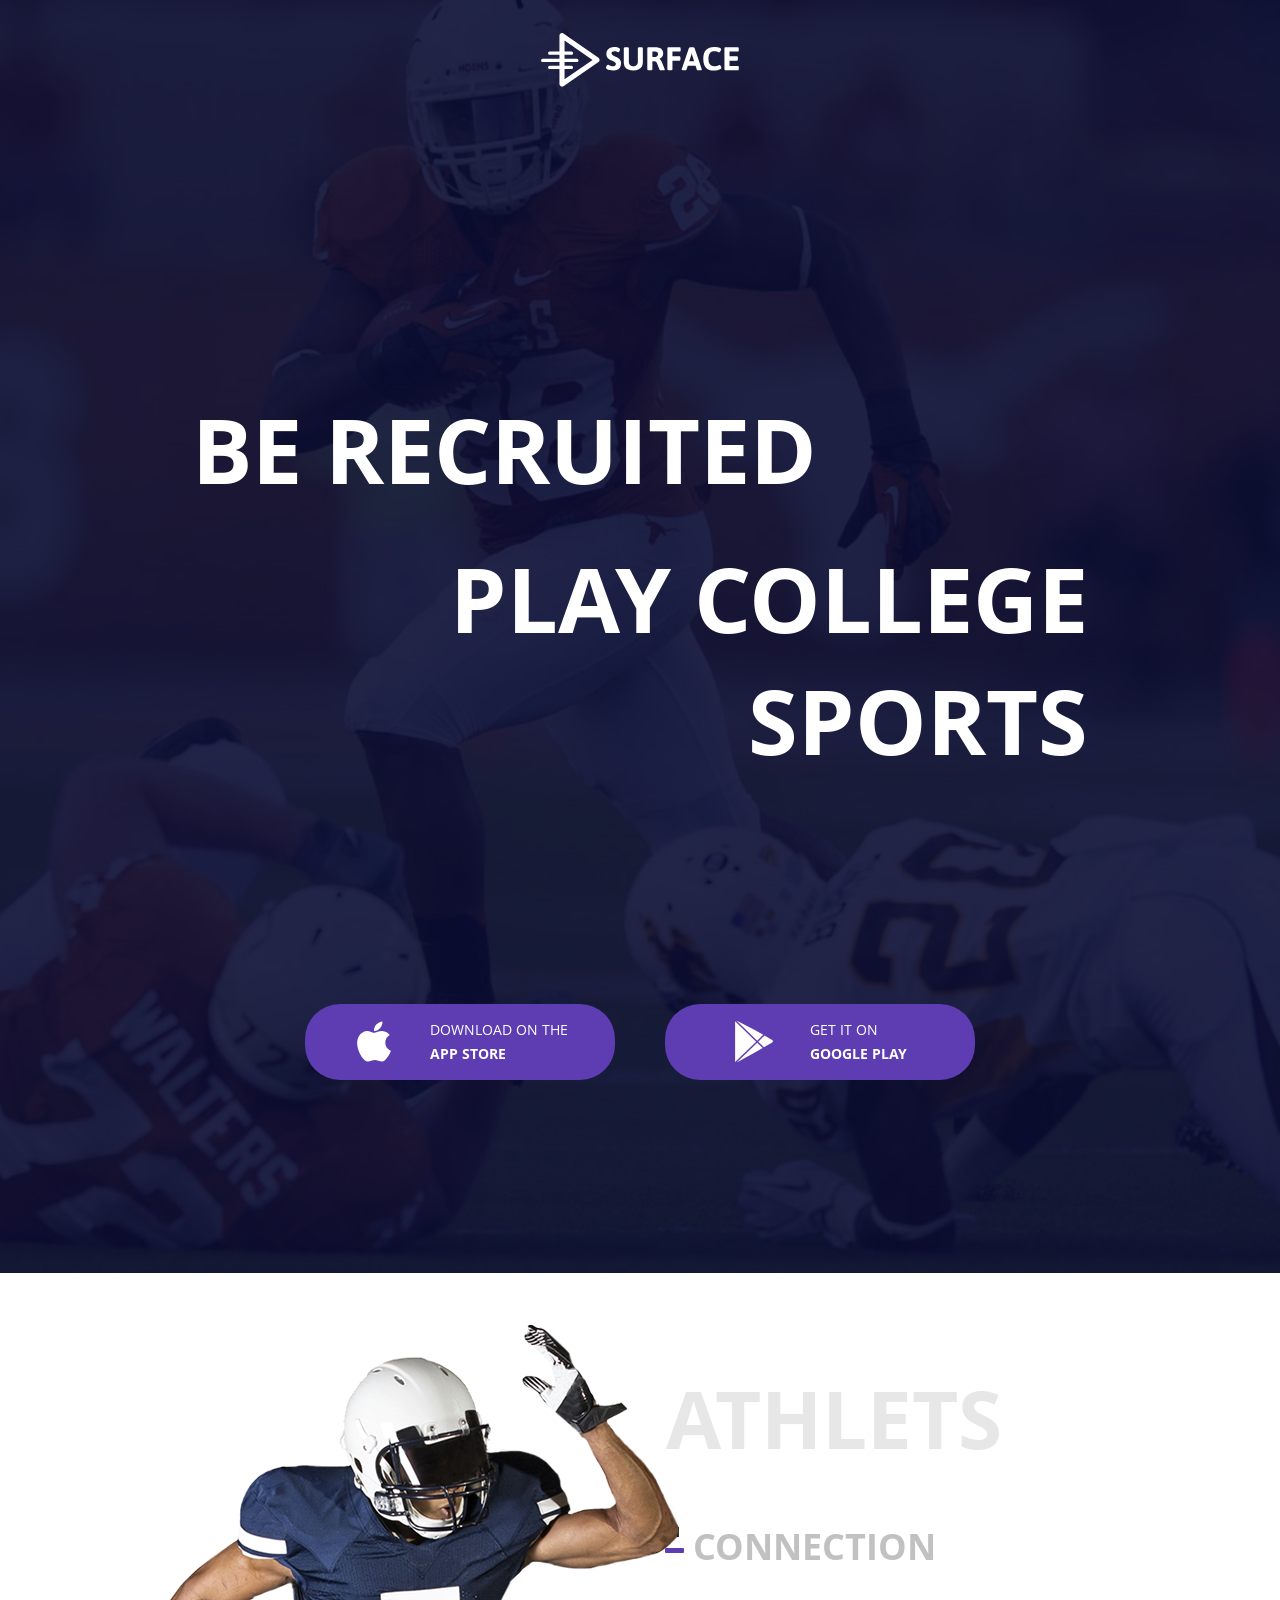
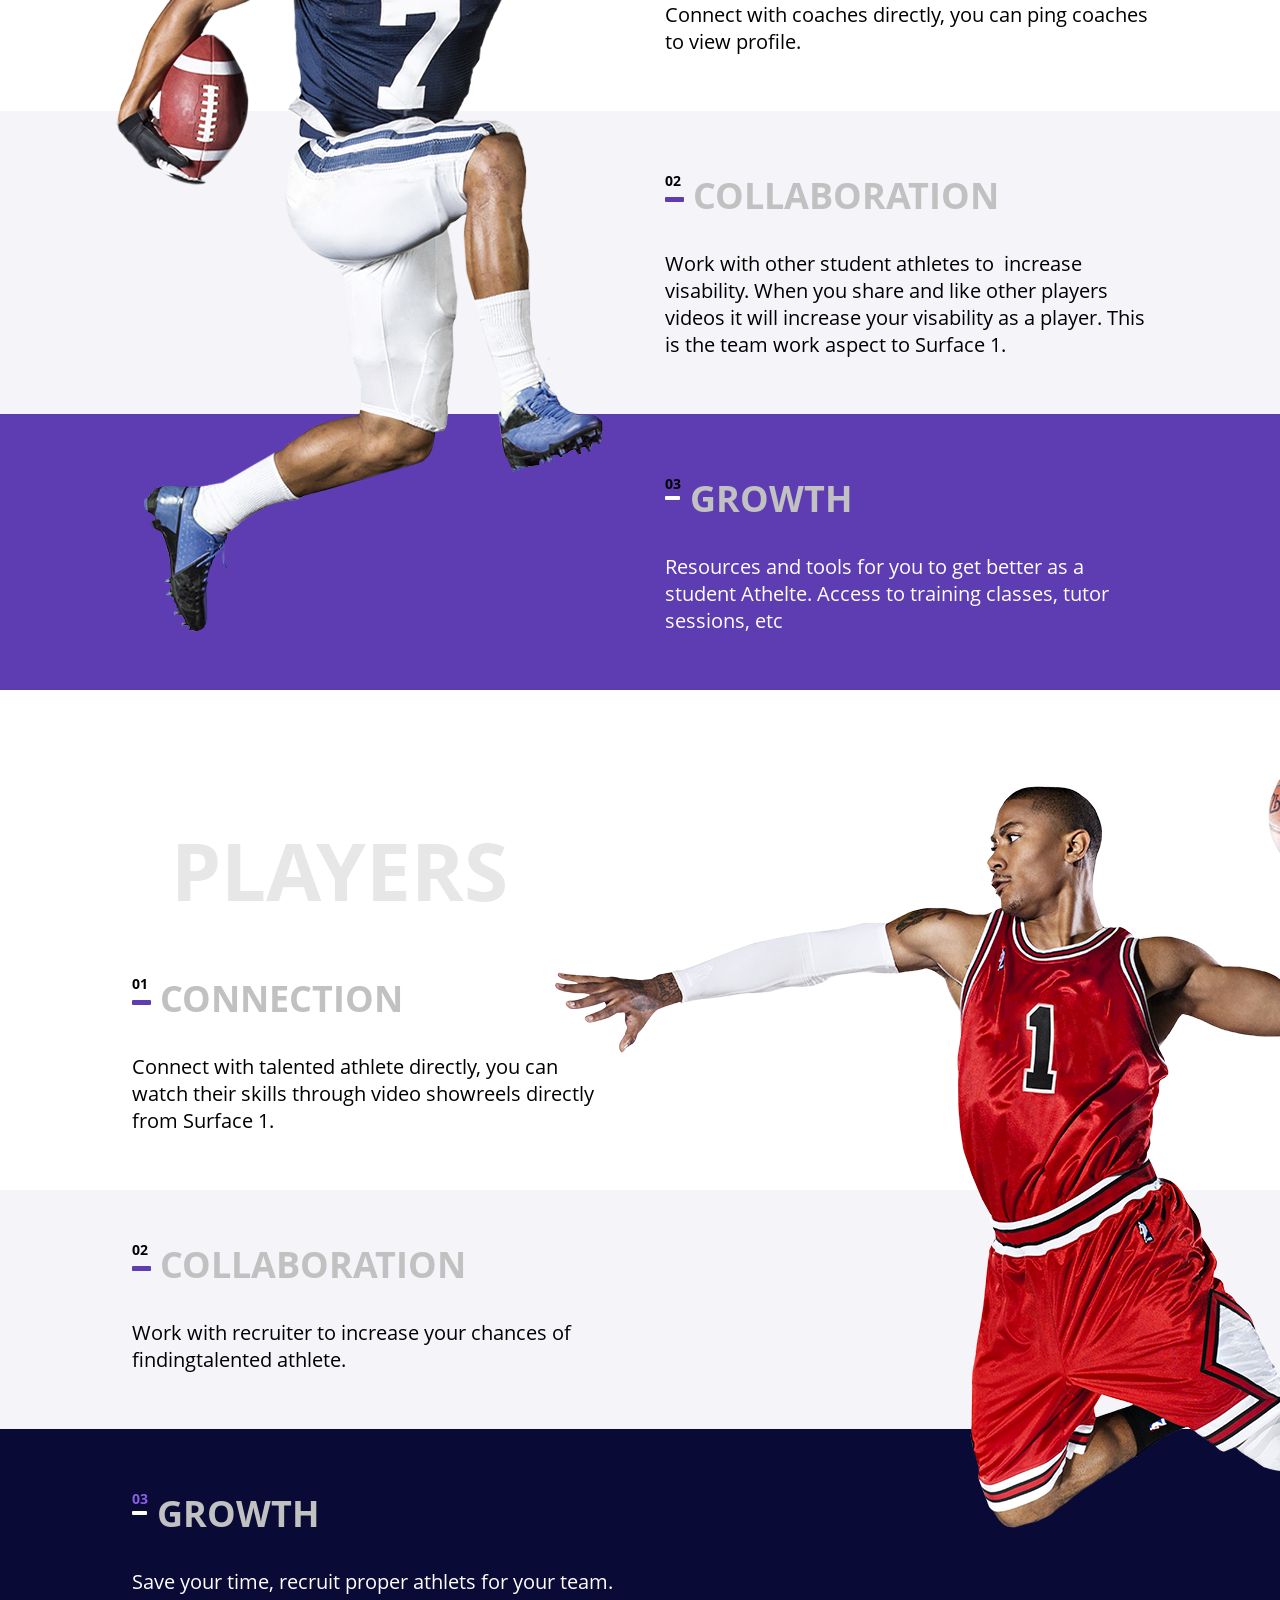
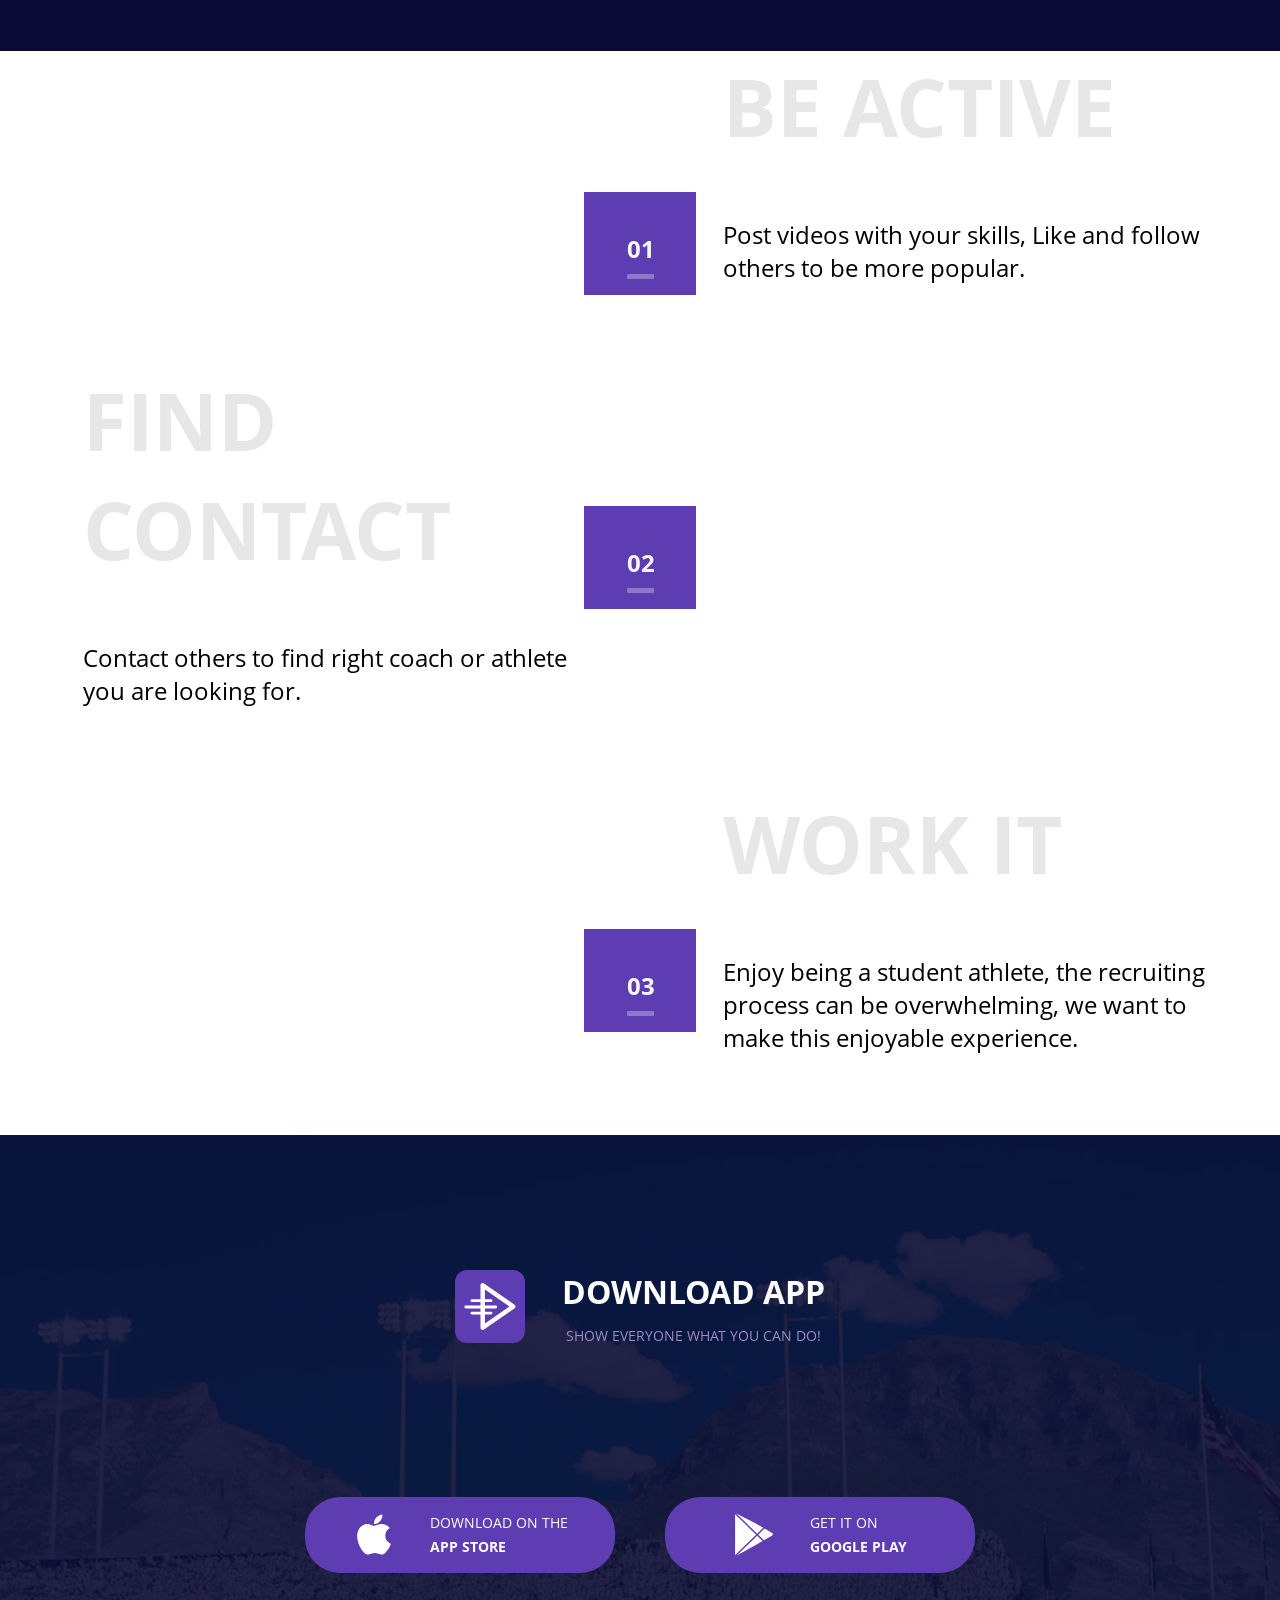
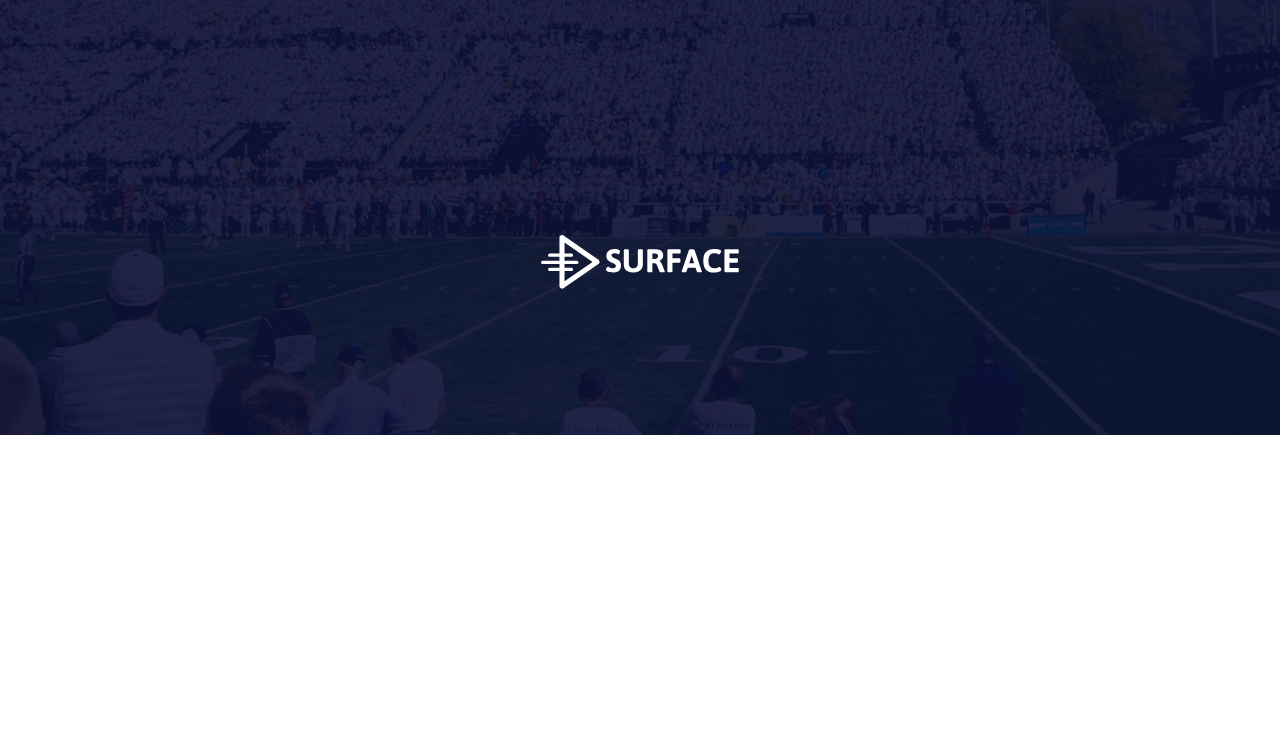
==== commit b2102aff: "Add files via upload" ====
--- a/index.html
+++ b/index.html
@@ -11,6 +11,7 @@
 <body>
   <header class="header">
     <div class="container">
+     <a href="#" class="header-logo">
       <svg class="header_logo" viewBox="0 0 972 264" xmlns="http://www.w3.org/2000/svg">
         <g fill-rule="evenodd">
           <g fill-rule="nonzero" stroke-linecap="round" stroke-linejoin="round">
@@ -24,9 +25,10 @@
             fill-rule="nonzero" />
         </g>
       </svg>
-
+      <span class="logo-text">Surface</span>
+</a> 
       <h1 class="header_slogan">
-        <span class="header_slogan_first">Be recruited</span>
+       Be recruited
         <span class="header_slogan_second">Play college sports</span>
       </h1>
       <div class="buttons">
@@ -58,12 +60,14 @@
       <section class="athlets">
         <h2 class="person_title">Athlets</h2>
         <div class="persons_content">
-          <picture class="person_img">
-            <source media="(min-width: 961px)and (max-width: 1920px) " srcset="images/footballer_566.png">
-            <source media="(min-width: 641) and (max-width: 960)" srcset="images/footballer_497.png">
+        <div class="person_img">
+          <picture class="person_img_athlets">
+            <source media="(min-width: 961px) and (max-width:1920px) " srcset="images/footballer_566.png">
+            <source media="(min-width: 641) and(max-width: 960)" srcset="images/footballer_497.png">
               <source media="(max-width: 640px)" srcset="images/footballer_192.png">
-            <img class="person_img" src="images/footballer_497.png" alt="footballer">
+            <img class="person_images_athlets" src="images/footballer_566.png" alt="footballer">
           </picture>
+          </div>
           <div class="section_content color-grey">
             <div class="section_title">
               <span class="section_number">01</span>
@@ -92,15 +96,18 @@
         </div>
       </section>
       <section class="players">
-        <h2 class="person_title">Players</h2>
-        <div class="persons_content">
-          <picture class="person_img">
+<div class="person_img">
+          <picture class="person_img_players">
             <source media="(min-width: 961px) and (max-width: 1920px)" srcset="images/basketballer_991.png">
             <source media="(min-width: 641) and (max-width: 960)" srcset="images/bsketballer_436.png">
             <source media="(max-width: 640px)" srcset="images/basketballer_302.png">
-            <img class="person_img" src="images/basketballer_302.png" alt="basketballer">
+            <img class="person_images_players" src="images/basketballer_436.png.png" alt="basketballer">
           </picture>
-          <div class="section_content color-grey">
+         </div> 
+
+        <h2 class="person_title">Players</h2>
+        <div class="persons_content">
+            <div class="section_content color-grey">
             <div class="section_title">
               <span class="section_number">01</span>
               <h3 class="section_name">connection</h3>
@@ -125,13 +132,14 @@
         </div>
       </section>
     </article>
-    <aside class="actions">
+    <article class="actions">
       <section class="action-item">
+        
         <picture class="action_img">
           <source media="(min-width: 961px) and (max-width: 1920px)" srcset="images/be-active_1024.jpg">
           <source media="(min-width: 641) and (max-width: 960)" srcset="images/be-active_960.jpg">
           <source media="(max-width: 640px)" srcset="images/be-active_640.jpg">
-          <img class="action_img" src="images/be-active_640.jpg"  alt="Be active">
+          <img src="images/be-active_1024.jpg" class="action_img" alt="Be active">
         </picture>
         <div class="action_info">
           <span class="section_number">01</span>
@@ -146,7 +154,7 @@
           <source media="(min-width: 961px) and (max-width: 1920px)" srcset="images/find-contact_1024.jpg">
           <source media="(min-width: 641) and (max-width: 960)" srcset="images/find-contact_960.jpg">
           <source media="(max-width: 640px)" srcset="images/find-contact_640.jpg">
-          <img src="images/find-contact_640.jpg"  alt="Find contact">
+          <img src="images/find-contact_1024.jpg" class="action_img" alt="Find contact">
         </picture>
         <div class="action_info">
           <span class="section_number">02</span>
@@ -161,7 +169,7 @@
           <source media="(min-width: 961px) and (max-width: 1920px)" srcset="images/work-it_1024.jpg">
           <source media="(min-width: 641) and (max-width: 960)" srcset="images/work-it_960.jpg">
           <source media="(max-width: 640px)" srcset="images/work-it_640.jpg">
-          <img class="action_img" src="images/work-it_640.jpg"  alt="Work it">
+          <img src="images/work-it_1024.jpg" class="action_img" alt="Work it">
         </picture>
         <div class="action_info">
           <span class="section_number">03</span>
@@ -172,7 +180,7 @@
           </div>
         </div>
       </section>
-    </aside>
+    </article>
   </main>
   <footer class="footer">
     <div class="container">
--- a/css/style.css
+++ b/css/style.css
@@ -13,12 +13,16 @@
 }
 
 * {
+  
   margin:0;
   padding: 0;
   font-family: 'Open sans';
 }
 
-
+html {
+  -webkit-appearance: none;
+  -moz-appearance: none;
+}
 
 .header {
   min-height: 100vh;
@@ -45,6 +49,7 @@
   
   padding-left: 20px;
   padding-right: 20px;
+  padding-bottom: 84px;
   position: relative;
   z-index: 2;
   margin: auto;
@@ -58,11 +63,17 @@
 .header_logo {
   fill: #ffffff;
   width: 134px;
- 
+  
   margin-left: auto;
   margin-right: auto;
 }
-
+.logo-text {
+  width: 1px;
+  height: 1px;
+  clip: rect(1px, 1px, 1px, 1px);
+  position: absolute;
+  
+}
 .header_slogan {
   display: flex;
   flex-wrap: wrap;
@@ -72,6 +83,8 @@
   text-transform: uppercase;
   margin-top: 137px;
   margin-bottom: 88px;
+  margin-left: auto;
+  margin-right: auto;
 }
 
 .header_slogan_second {
@@ -81,7 +94,7 @@
 
 .buttons {
   font-size: 8px;
-  margin-bottom: 84px;
+  
  }
 
 .download_button {
@@ -90,7 +103,7 @@
   height: 35px;
   background-color: #5e3db3;
   border-radius: 17px;
-  text-decoration: none;
+  
   align-items: center;
   width: 280px;
   margin-left: auto;
@@ -111,16 +124,20 @@
 
 .button_name {
   color: #ffffff;
-  
+  text-decoration: none;
   text-transform: uppercase;
-  padding-left: 1em;
-  margin: 0;
+  margin-left: 1em;
+
   display: block;
 }
 
 .button_name_label {
   margin-top: 0.5em;
   font-weight: bold;
+}
+
+.athlets, .players{
+  padding-top: 25px;
 }
 
 .section_content {
@@ -140,14 +157,14 @@
   text-transform: uppercase;
   color: #e7e7e7;
   padding-left: 20px;
-  padding-top: 25px;
+ 
 }
 
 .person_img {
   max-width: 100%;
   display: flex;
   justify-content: center;
-  
+  margin-bottom: -55px;
 }
 
 .color-grey {
@@ -222,7 +239,7 @@
 }
 
 .description {
-  padding-top: 30px;
+  margin-top: 30px;
   font-size: 15px;
 }
 
@@ -358,15 +375,26 @@
     margin-left: 0;
     margin-right: 0;
     justify-content: center;
+    text-decoration: none;
   }
   .button_name {
     display: flex;
     flex-direction: column;
     text-align: left;
-  }
+   
+  }
+
   .athlets, .players {
     position: relative;
-  }
+    
+  }
+  .person_img {
+    max-width: 100%;
+    display: flex;
+    justify-content: center;
+   
+ }
+    
   .color-grey {
     background-color: #ffffff; 
   }
@@ -374,7 +402,7 @@
     font-size: 80px;
   }
   .section_number {
-    font-size: 18px;
+    font-size: 18pxh;
   }
   .action_title {
     font-size: 80px;
@@ -435,12 +463,16 @@
   }
   .athlets .person_img {
     position: absolute;
-    
+    align-self: center;
+    top: 140px;
+    left: -160px;
     
   }
   .players .person_img {
     position: absolute;
-    
+    align-self: center;
+    top: 70px;
+    right: 0;
   }
   .athlets .section_content {
     padding-left: 43%;
@@ -473,7 +505,7 @@
     left: 32px;
   }
   .action_title {
-    padding-top: 55px;
+    padding-top: 5vh;
   }
   .footer {
     background-image: url("../images/game_1280.jpg");
@@ -543,40 +575,77 @@
     display: flex;
     flex-direction: column;
     text-align: left;
-     padding-left: 1.5em;
+    padding-left: 1.5em;
   }
   .button_name_label {
     margin-top: 5px;
   }
-  .person_title {
-    padding-top: 116px;
-    padding-bottom: 0;
-    padding-right: 192px;
-  }
-   
+ .athlets {
+   padding-top: 90px;
+ }
+ .players {
+   overflow: hidden;
+ }
+
+  .athlets .person_title {
+    padding-left: 52%;
+  }
+  
+  .players .person_title {
+     padding-top: 100px;
+     padding-left: 171px;
+  }
   
   .athlets .person_img {
     position: absolute;
-    
-  }
+    top: 5%;
+    left: 9%;
+  }
+  
   .players .person_img {
     position: absolute;
+    padding-left: 43%;
+    padding-top: 30px;
     
+  }
+
+  .section_content {
+    padding-top: 50px;
+    padding-bottom: 56px;
+  }
+   .athlets .section_title {
+    padding-left: 52%;
+  }
+
+  .players .section_title{
+    padding-left: 9%;
   }
   .section_name {
     font-size: 36px;
   }
   .section_number::after {
     content: "";
-    width: 20px;
+    width: 19px;
     height: 5px;
     margin-top: 7px;
   }
-  .description {
+ 
+   
+  .athlets .description {
+    max-width: 39%;
+    padding-left: 52%;
     font-size: 20px;
-  }
+  } 
+  
+  .players .description {
+    max-width: 39%;
+    padding-left: 9%;
+    font-size: 20px;
+  }
+
   .action-item {
     display: flex;
+    width: 100%;
   }
   .action_img {
     width: 50vw;
@@ -587,23 +656,23 @@
   }
   .action_info {
     display: flex;
+    width: 50vw;
     padding: 0;
-    width: 50vw;
-    padding-top: 210px;
-  }
+  }
+ 
   .action_info:nth-child(2n+1) {
     flex-direction: row-reverse;
   }
   .actions .section_number {
     display: block;
-    padding-left: 70px;
-    padding-top: 62px;
-    width: 167px;
-    height: 155px;
+    padding-left: 3.33vw;
+    padding-top: 3.12vw;
+    height: 8.07vw;
+    width: 8.69vw;
+    top: 11.04vw;
     left: 0;
     right: 0;
     margin: auto;
-    top: 210px;
   }
   .actions .section_number::after {
     content: "";
@@ -612,15 +681,20 @@
     margin-top: 9px;
   }
   .action_content {
-    padding-left: 129px;
-    padding-right: 192px;
-  }
+    margin-top: auto;
+    margin-bottom: auto;
+  }
+
   .action_content:nth-child(even) {
-    padding-right: 129px;
-    padding-left: 192px;
+    padding-right: 10%;
+    padding-left: 13%;
   }
   .action_title {
     padding-top: 0;
+  }
+
+  .action .description {
+    padding: 0;
   }
   .footer {
     background-image: url("../images/game_1920.jpg");
@@ -631,7 +705,7 @@
     flex-wrap: nowrap;
     justify-content: center;
     margin-bottom: 152px;
-    margin-top: 230px;
+    
   }
   .footer-logo {
     margin: 0;
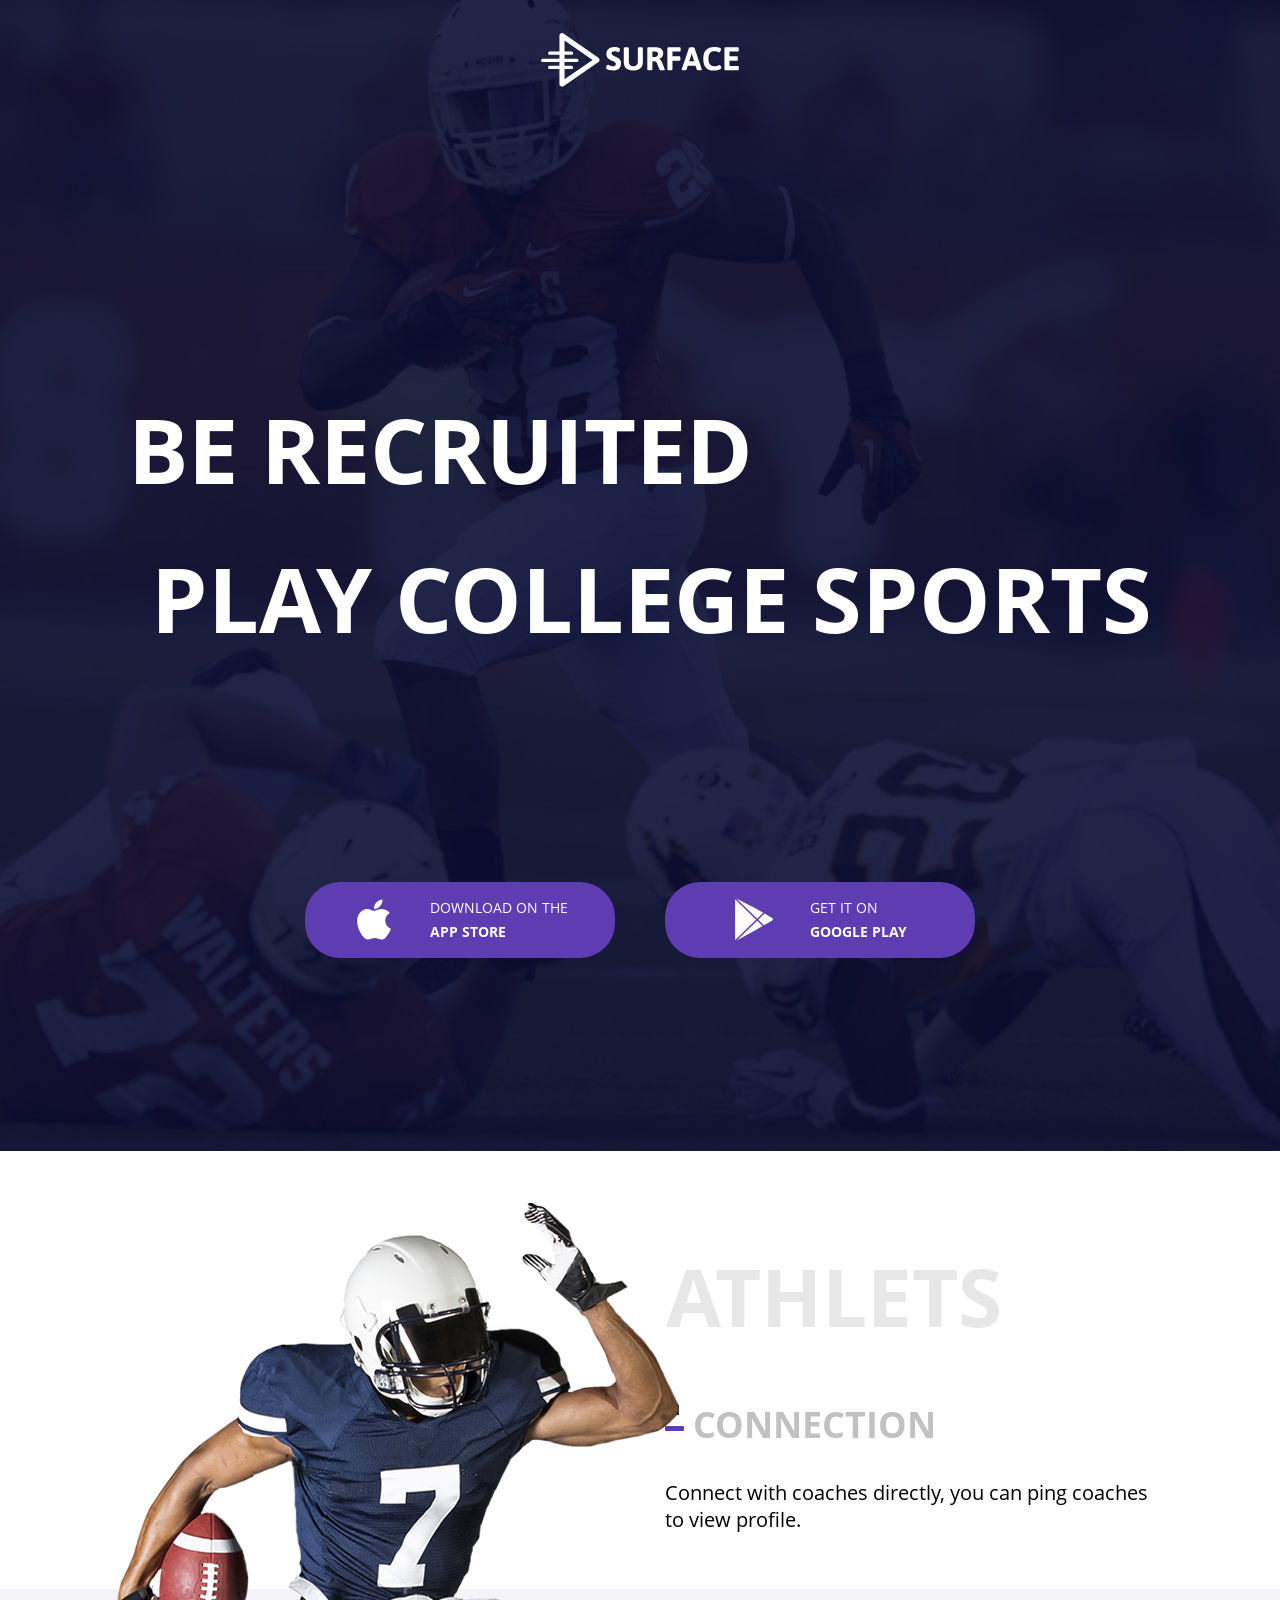
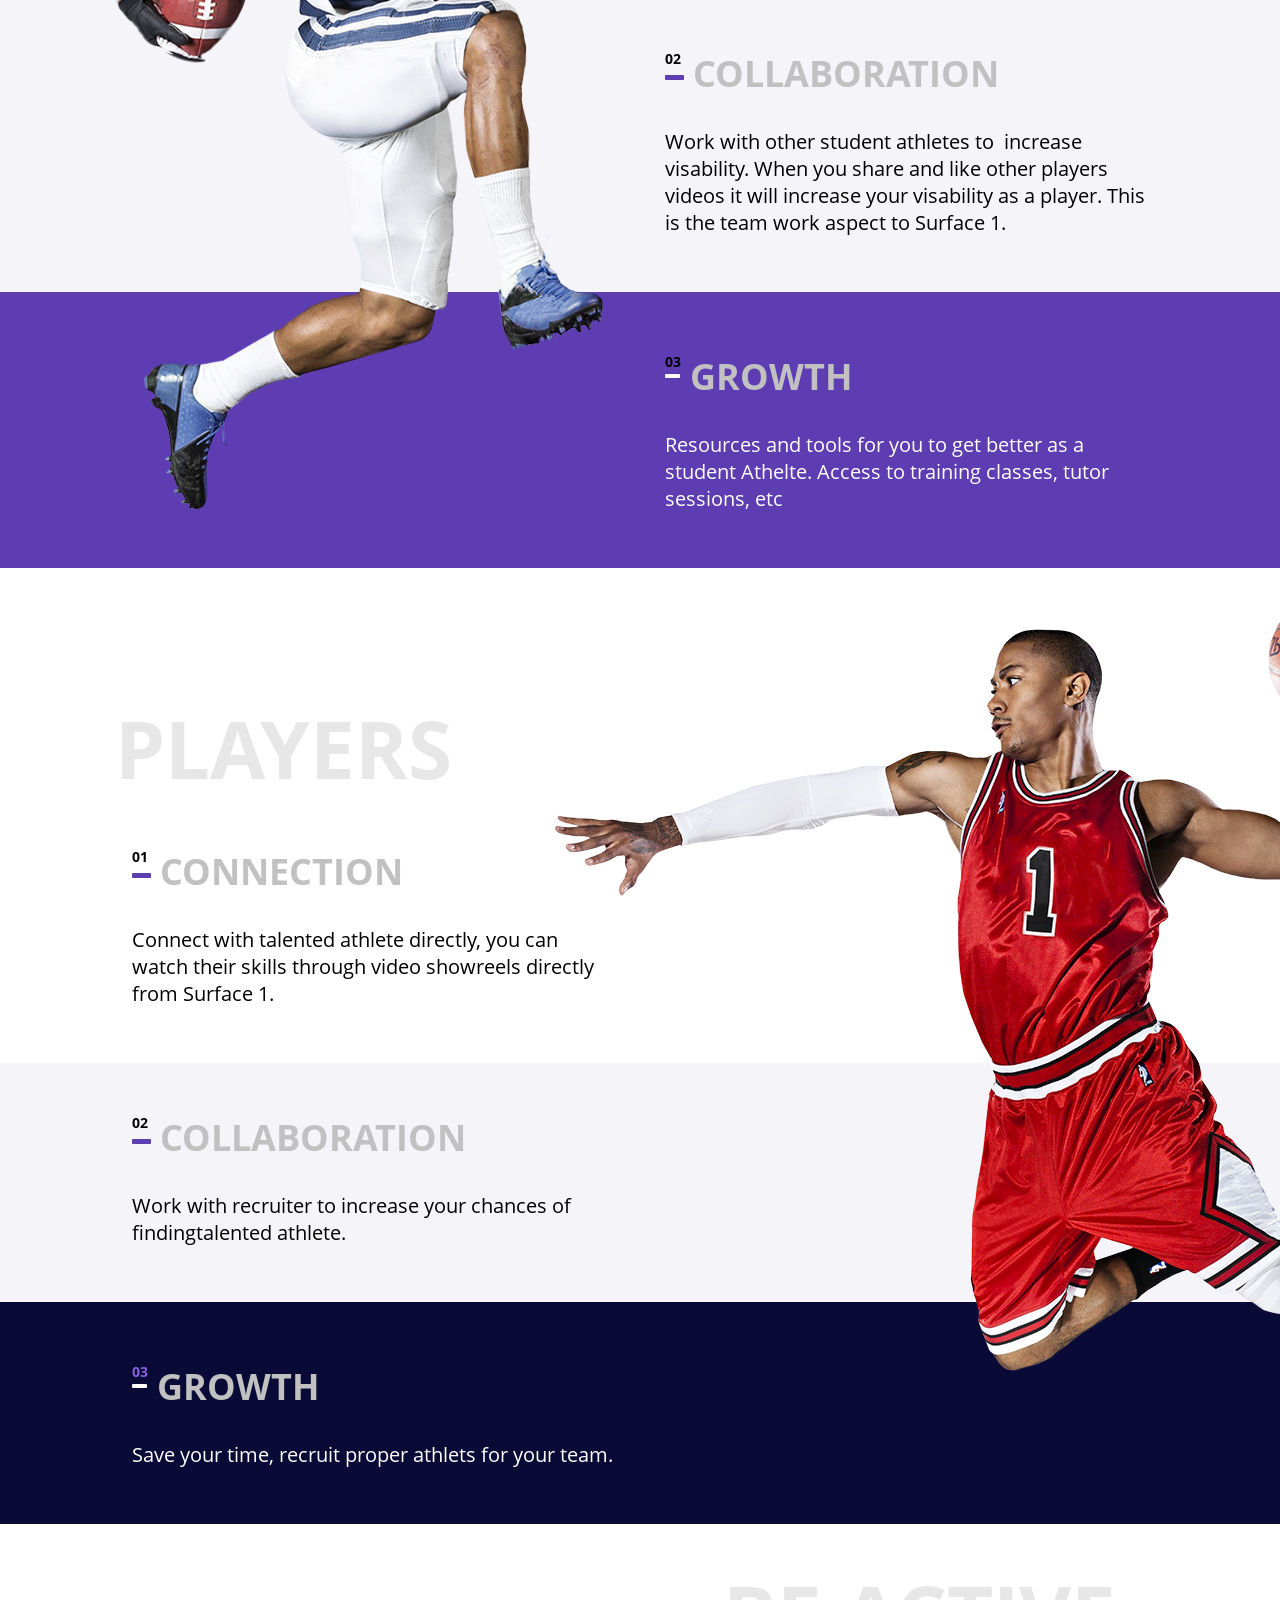
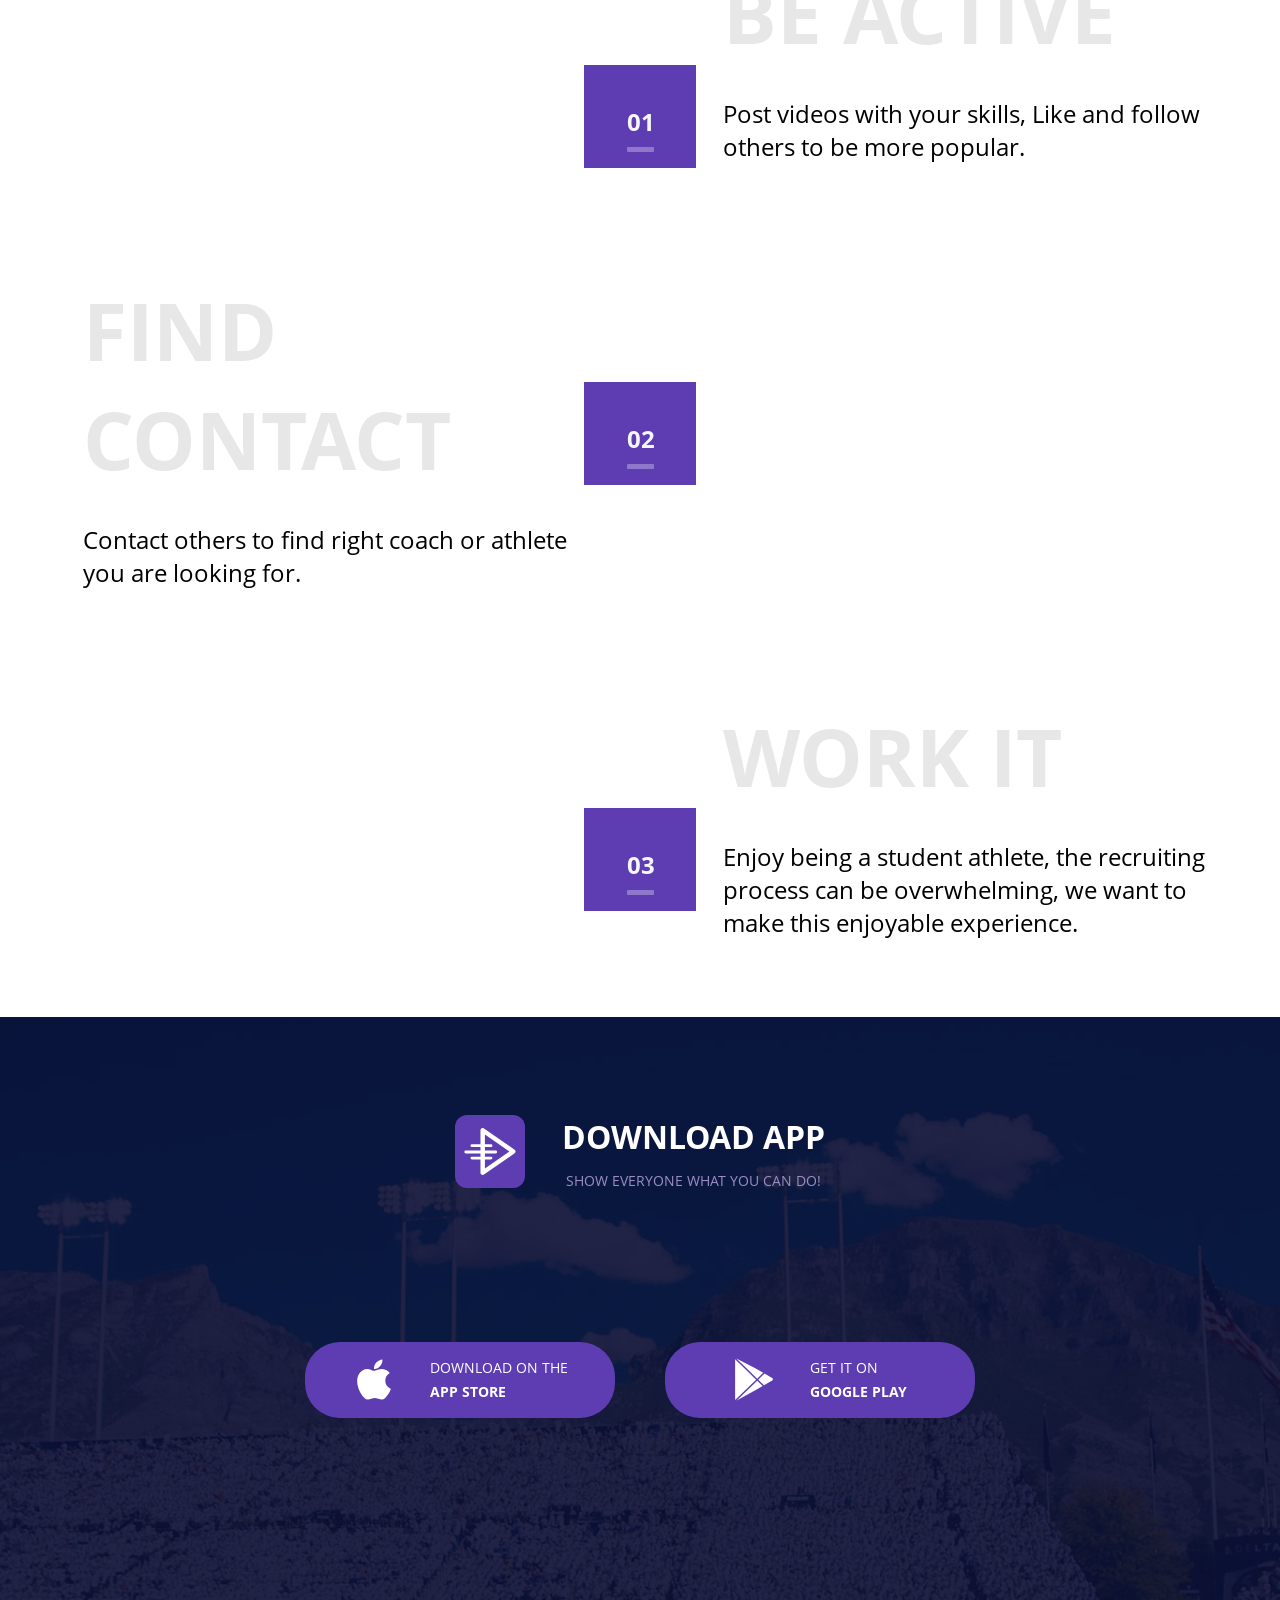
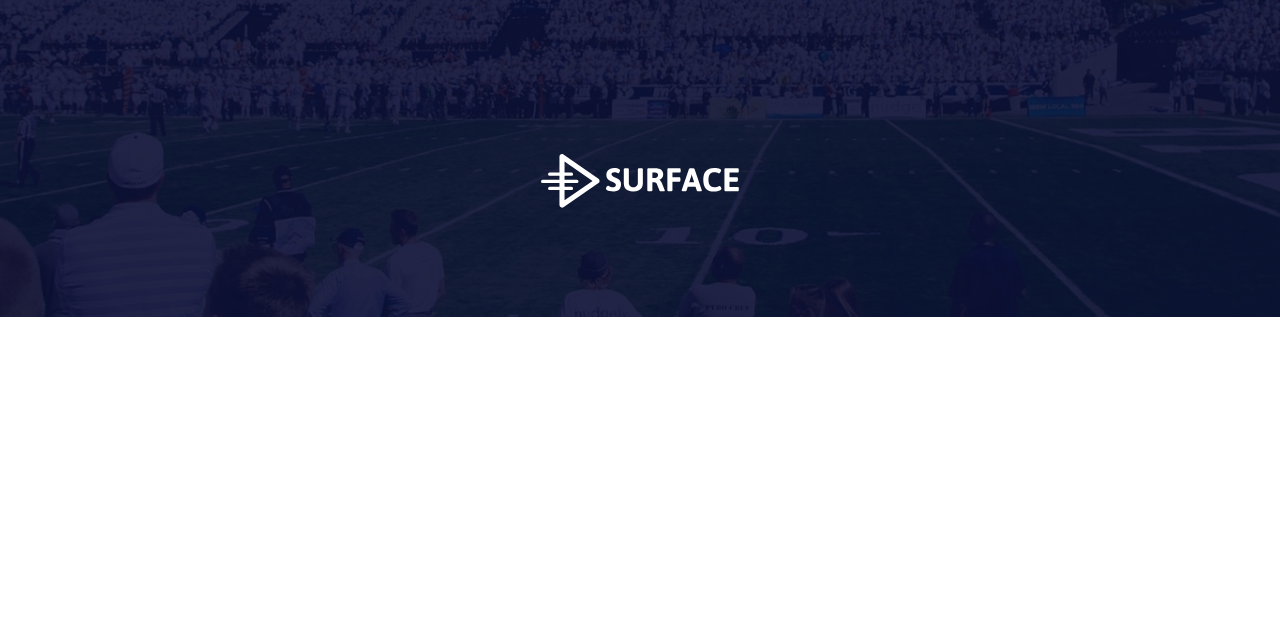
==== commit 58f19e0a: "вторые правки" ====
--- a/index.html
+++ b/index.html
@@ -65,7 +65,7 @@
             <source media="(min-width: 961px) and (max-width:1920px) " srcset="images/footballer_566.png">
             <source media="(min-width: 641) and(max-width: 960)" srcset="images/footballer_497.png">
               <source media="(max-width: 640px)" srcset="images/footballer_192.png">
-            <img class="person_images_athlets" src="images/footballer_566.png" alt="footballer">
+            <img class="person_images_athlets" src="images/footballer_497.png" alt="footballer">
           </picture>
           </div>
           <div class="section_content color-grey">
@@ -96,16 +96,17 @@
         </div>
       </section>
       <section class="players">
+         <h2 class="person_title">Players</h2>
 <div class="person_img">
           <picture class="person_img_players">
             <source media="(min-width: 961px) and (max-width: 1920px)" srcset="images/basketballer_991.png">
             <source media="(min-width: 641) and (max-width: 960)" srcset="images/bsketballer_436.png">
             <source media="(max-width: 640px)" srcset="images/basketballer_302.png">
-            <img class="person_images_players" src="images/basketballer_436.png.png" alt="basketballer">
+            <img class="person_images_players" src="images/basketballer_436.png" alt="basketballer">
           </picture>
          </div> 
 
-        <h2 class="person_title">Players</h2>
+       
         <div class="persons_content">
             <div class="section_content color-grey">
             <div class="section_title">
@@ -183,7 +184,7 @@
     </article>
   </main>
   <footer class="footer">
-    <div class="container">
+    <div class="container footer_container">
       <div class="title_container">
         <svg class="footer-logo" viewBox="0 0 288 264" xmlns="http://www.w3.org/2000/svg">
           <g fill-rule="evenodd">
@@ -223,7 +224,7 @@
           </div>
         </a>
       </div>
-      <svg class="header_logo" viewBox="0 0 972 264" xmlns="http://www.w3.org/2000/svg">
+      <svg class="header_logo header_logo_footer" viewBox="0 0 972 264" xmlns="http://www.w3.org/2000/svg">
         <g fill-rule="nonzero" stroke-linecap="round" stroke-linejoin="round">
           <path
             d="M115.5 36.848v190.304L253.03 132 115.5 36.848zM282.112 142.28l-172 119c-8.29 5.736-19.612-.198-19.612-10.28V13c0-10.082 11.321-16.016 19.612-10.28l172 119c7.184 4.97 7.184 15.59 0 20.56z" />
--- a/css/style.css
+++ b/css/style.css
@@ -11,9 +11,11 @@
   font-weight: 400;
   font-style: normal;  
 }
-
+ body {
+   min-width: 320px;
+ }
 * {
-  
+  /*min-width: 320px;*/
   margin:0;
   padding: 0;
   font-family: 'Open sans';
@@ -103,11 +105,12 @@
   height: 35px;
   background-color: #5e3db3;
   border-radius: 17px;
-  
+  text-decoration: none;
   align-items: center;
   width: 280px;
   margin-left: auto;
   margin-right: auto;
+  padding-left: 80px;
 }
 
 .download_button:nth-child(n+2) {
@@ -119,7 +122,7 @@
   width: 19px;
   height: 18px;
   display: block;
-  padding-left: 82px;
+  /*padding-left: 82px;*/
 }
 
 .button_name {
@@ -281,18 +284,19 @@
   margin-top: 5px;
 }
 
+.action_content {
+  padding-top: 34px;
+  padding-bottom: 78px;
+}
+
 .action_title {
   color: #e7e7e7;
   font-size: 28px;
   font-weight: bold;
   text-transform: uppercase;
-  padding-top: 34px;
-}
-
-.actions .description {
-  padding-bottom: 81px;
-  padding-top: 28px;
-}
+  /*padding-top: 34px;*/
+}
+
 
 .footer {
   position: relative;
@@ -356,8 +360,19 @@
   margin-bottom: 58px;
 }
 
+.header_logo_footer {
+  margin-top: 74px;
+}
 
 @media (min-width: 641px) {
+  /*.container {
+    padding-left: 0;
+    padding-right: 0;
+  }*/
+   .download_button {
+     padding-left: 0;
+   }
+
   .buttons {
     display: flex;
     justify-content: center;
@@ -376,12 +391,14 @@
     margin-right: 0;
     justify-content: center;
     text-decoration: none;
+    
+   
   }
   .button_name {
     display: flex;
     flex-direction: column;
     text-align: left;
-   
+    
   }
 
   .athlets, .players {
@@ -392,7 +409,6 @@
     max-width: 100%;
     display: flex;
     justify-content: center;
-   
  }
     
   .color-grey {
@@ -416,13 +432,20 @@
 }
 
 @media (min-width: 641px) and (max-width: 960px) {
+
   .header {
     background-image: url("../images/football_1280.jpg");
     background-position: center;
   }
   .header .container {
+    max-width: 100%;
     padding-top: 37px;
   }
+
+  .header_logo { 
+    width: 225px;
+  }
+
   .header_slogan {
     font-size: 64px;
     margin-left: 90px;
@@ -489,19 +512,20 @@
     padding-top: -20px;
   }
   .description {
-    padding-top: 32px;
+    /*padding-top: 32px;*/
     font-size: 16px;
   }
   .action_info {
     padding-left: 32px;
     padding-right: 32px;
+    position: relative;
 }
   .actions .section_number {
     padding-left: 45px;
     padding-top: 42px;
     width: 116px;
     height: 116px;
-    margin-top: -80px;
+    top: -30px;
     left: 32px;
   }
   .action_title {
@@ -540,8 +564,10 @@
     background-position: center;
   }
   .container {
-    padding-left: 192px;
-    padding-right: 192px;
+    /*padding-left: 192px;
+    padding-right: 192px;*/
+    padding-left: 10%;
+    padding-right: 10%;
     padding-top: 45px;
    }
   
@@ -593,7 +619,8 @@
   
   .players .person_title {
      padding-top: 100px;
-     padding-left: 171px;
+     padding-left: 9%;
+     margin-bottom: 50px;
   }
   
   .athlets .person_img {
@@ -602,10 +629,10 @@
     left: 9%;
   }
   
-  .players .person_img {
+  .person_img_players{
     position: absolute;
-    padding-left: 43%;
-    padding-top: 30px;
+    left: 43%;
+    top: 20px;
     
   }
 
@@ -656,6 +683,7 @@
   }
   .action_info {
     display: flex;
+    
     width: 50vw;
     padding: 0;
   }
@@ -705,6 +733,7 @@
     flex-wrap: nowrap;
     justify-content: center;
     margin-bottom: 152px;
+    width: 880px;
     
   }
   .footer-logo {
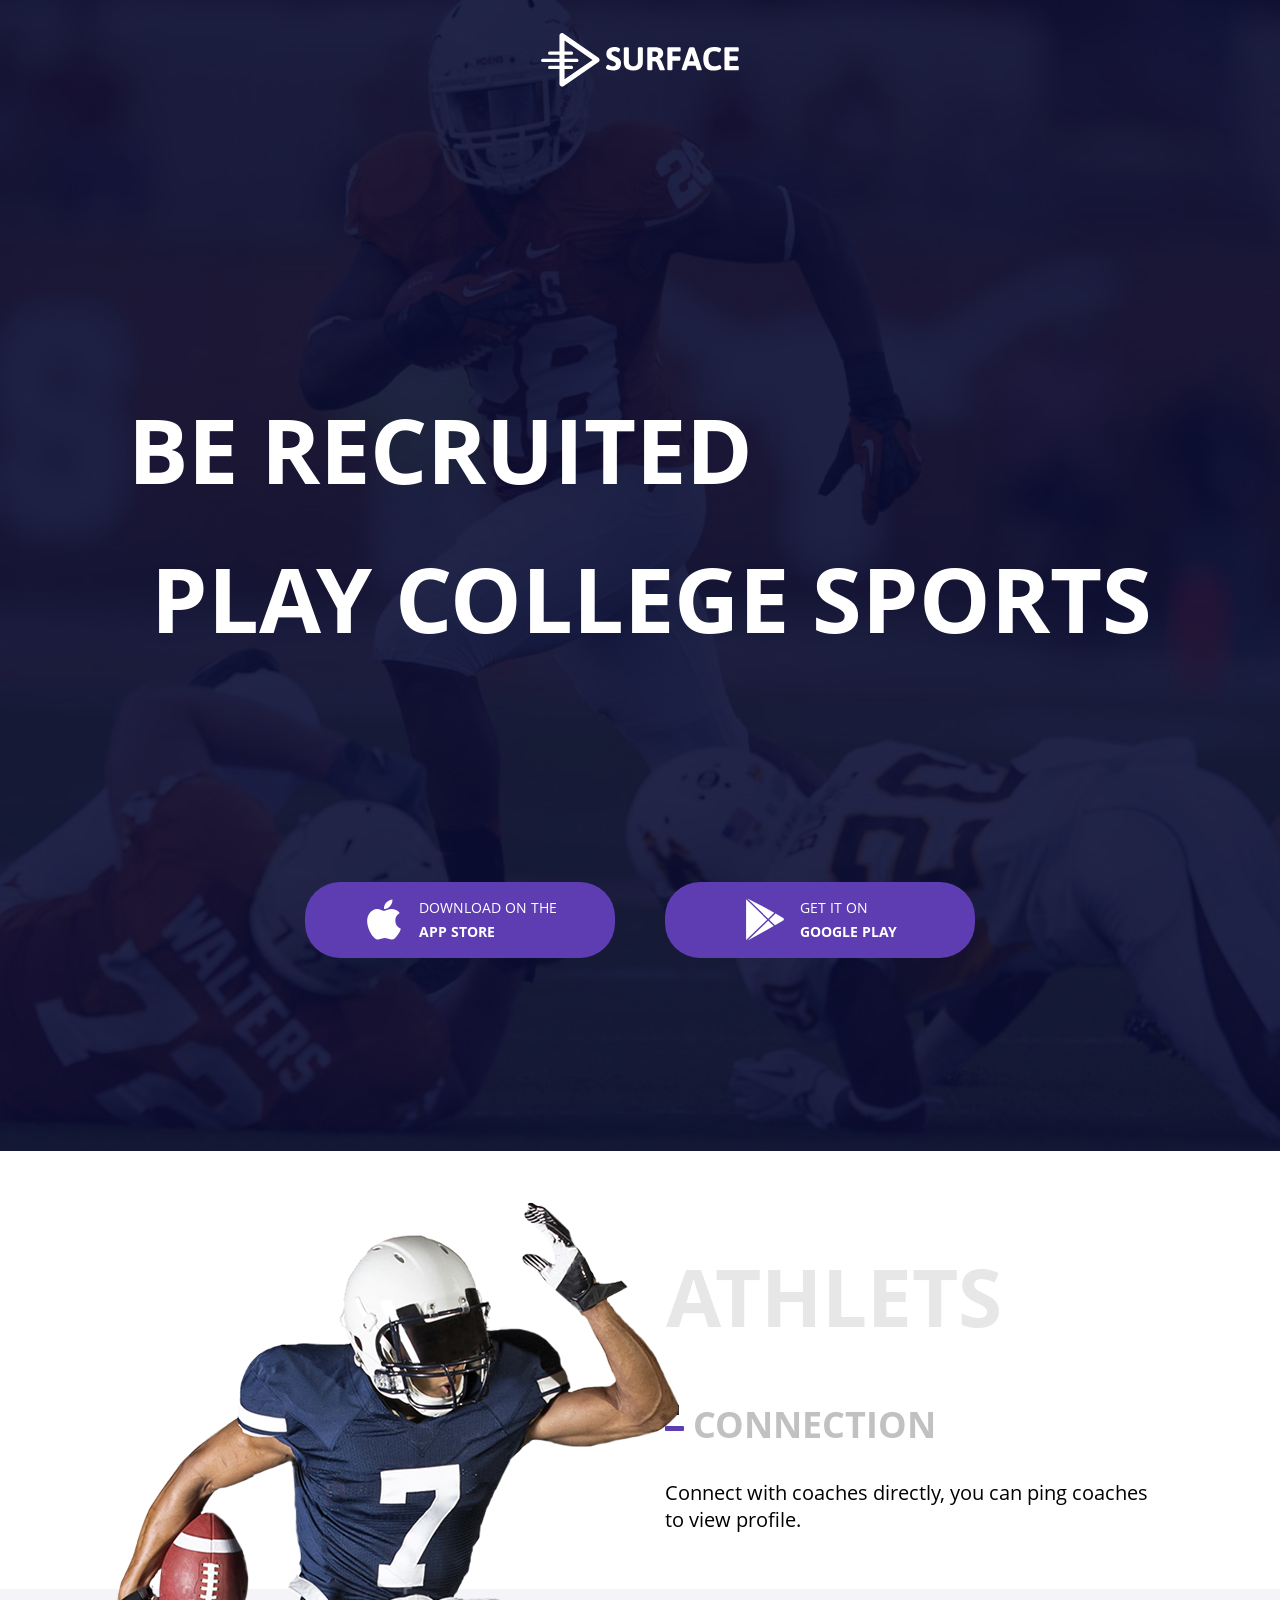
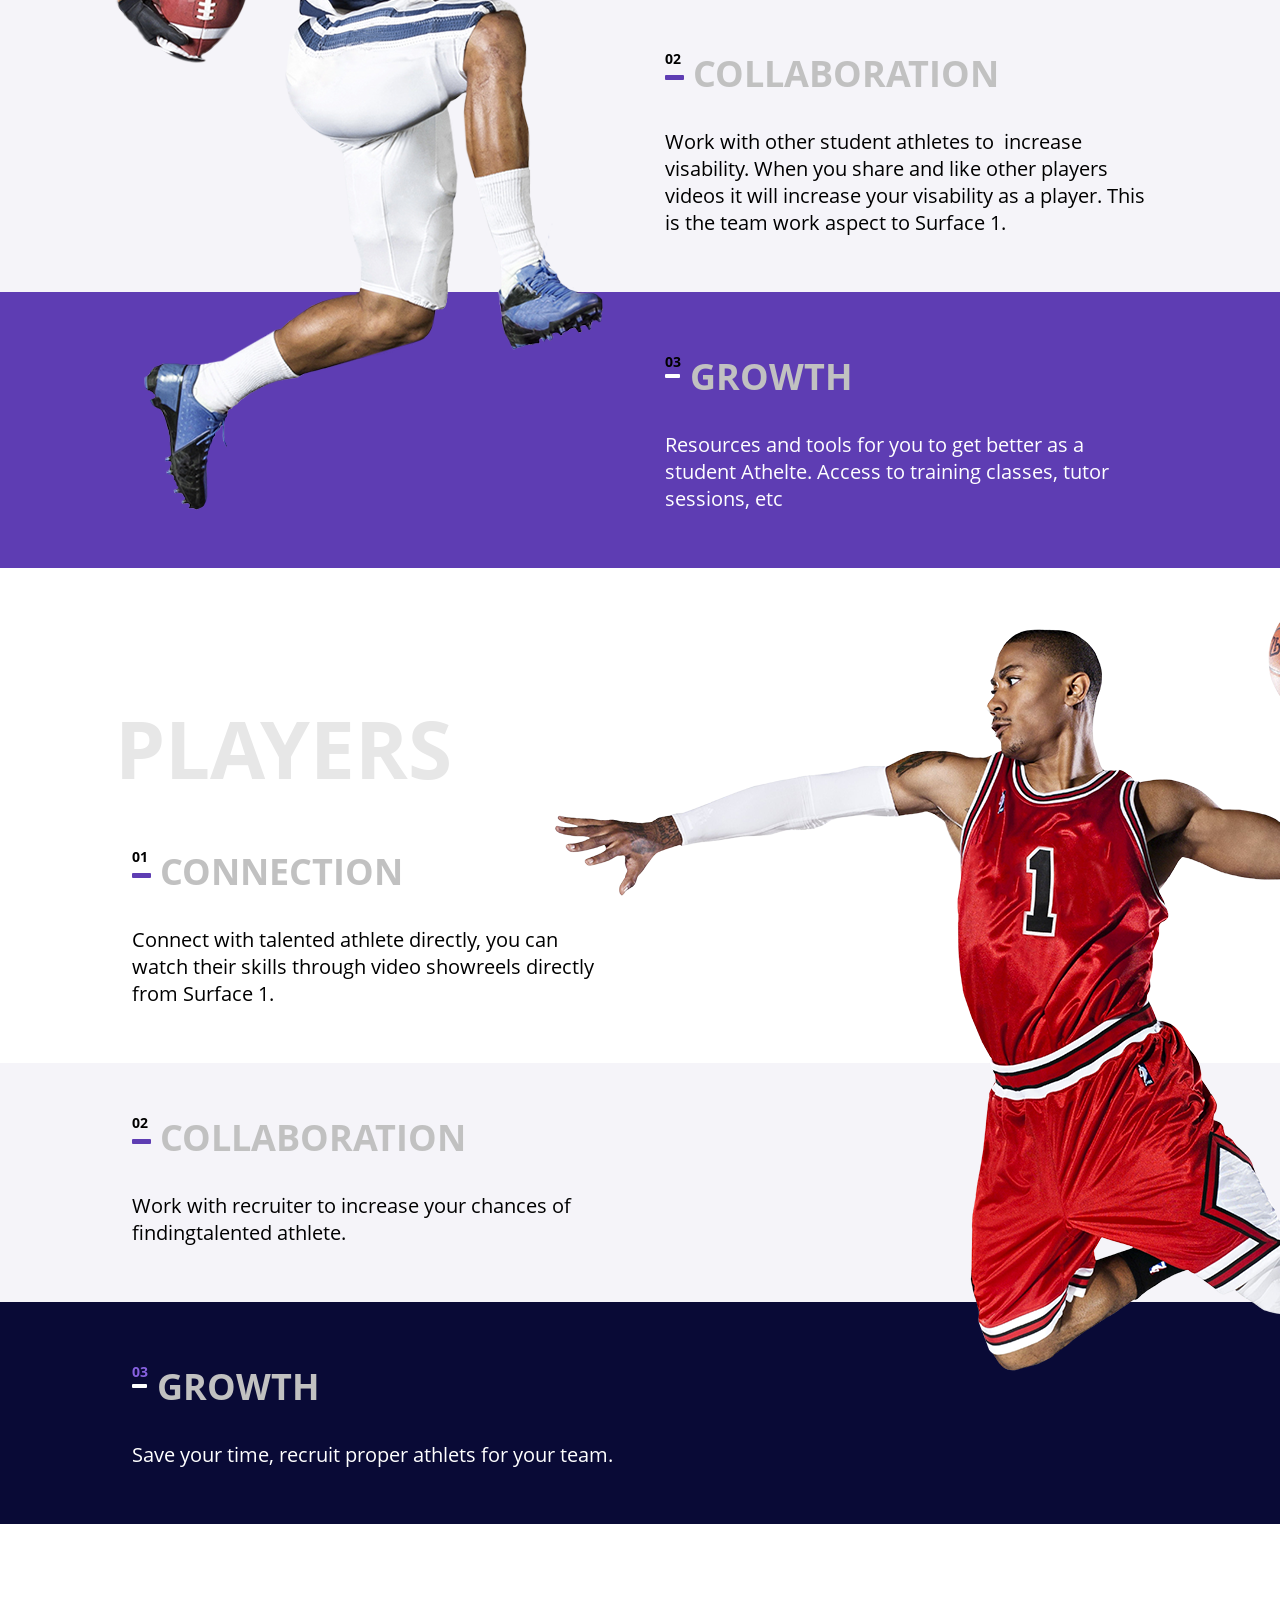
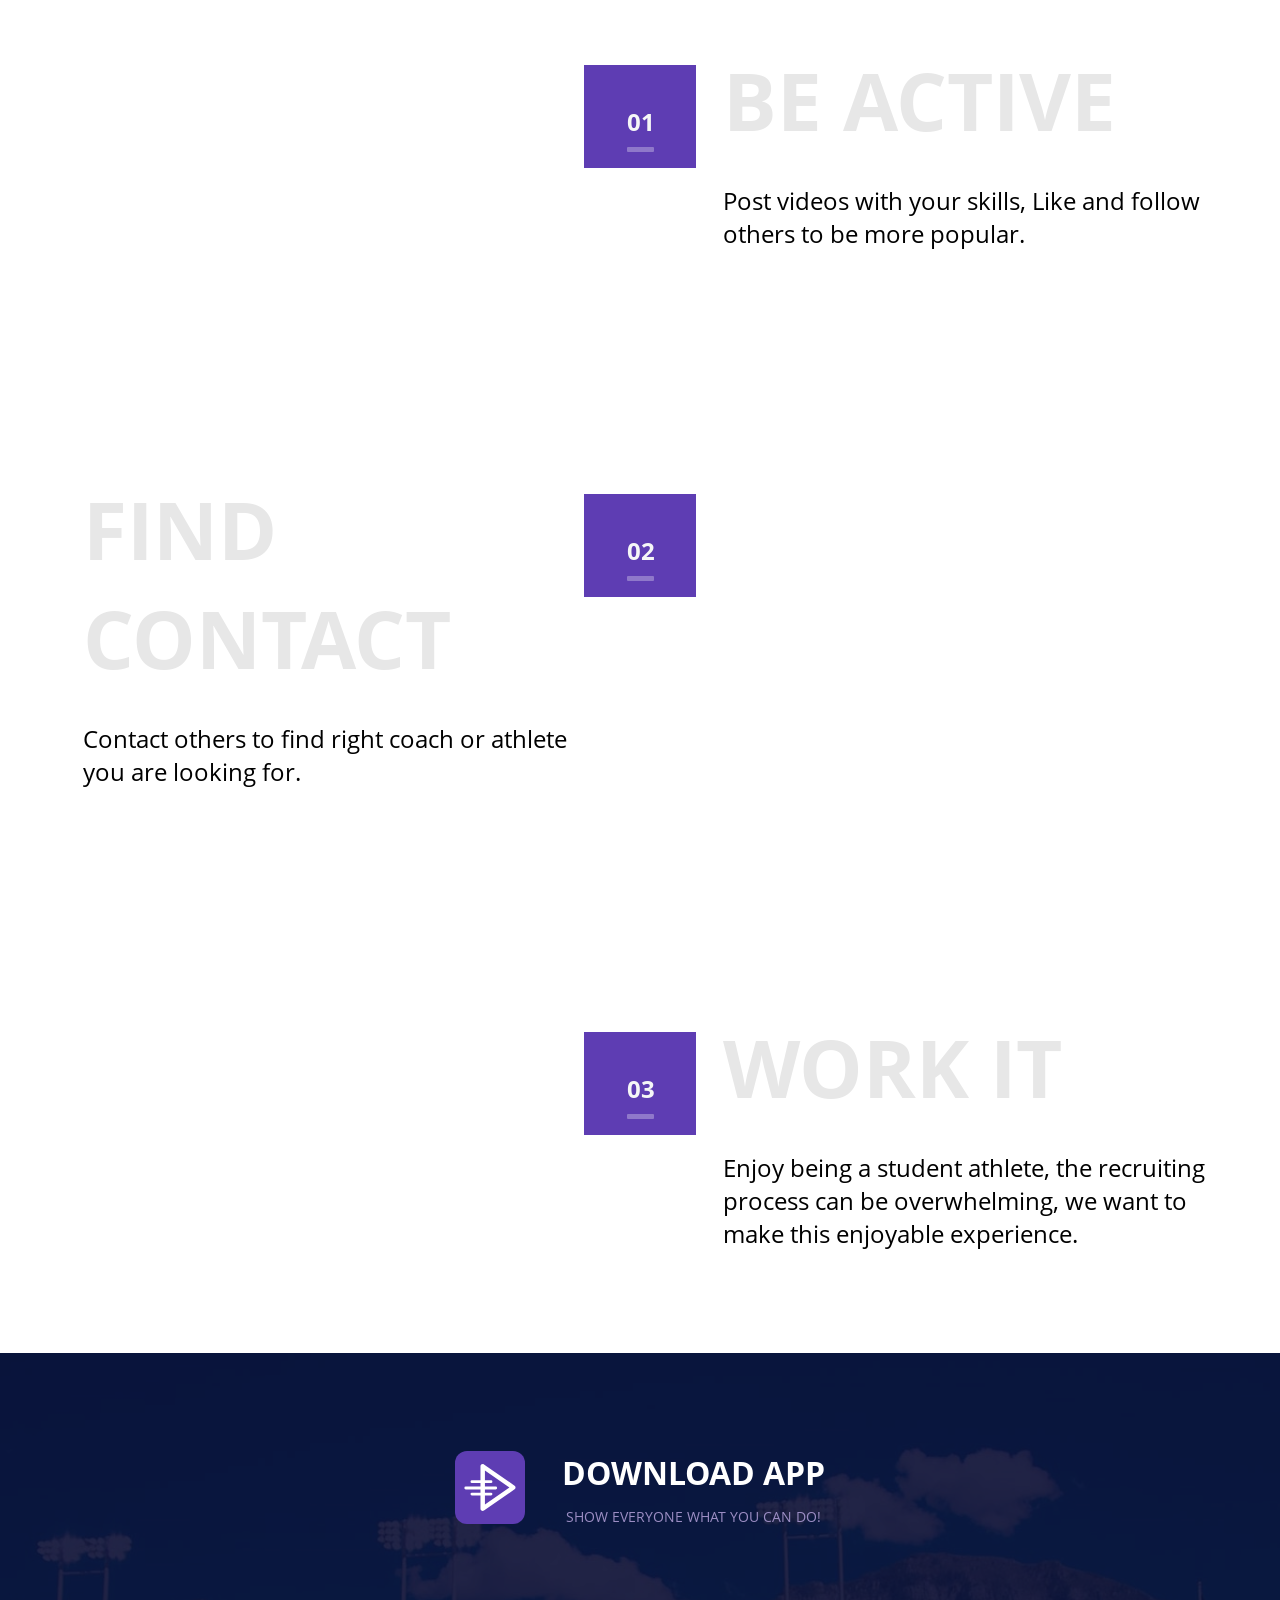
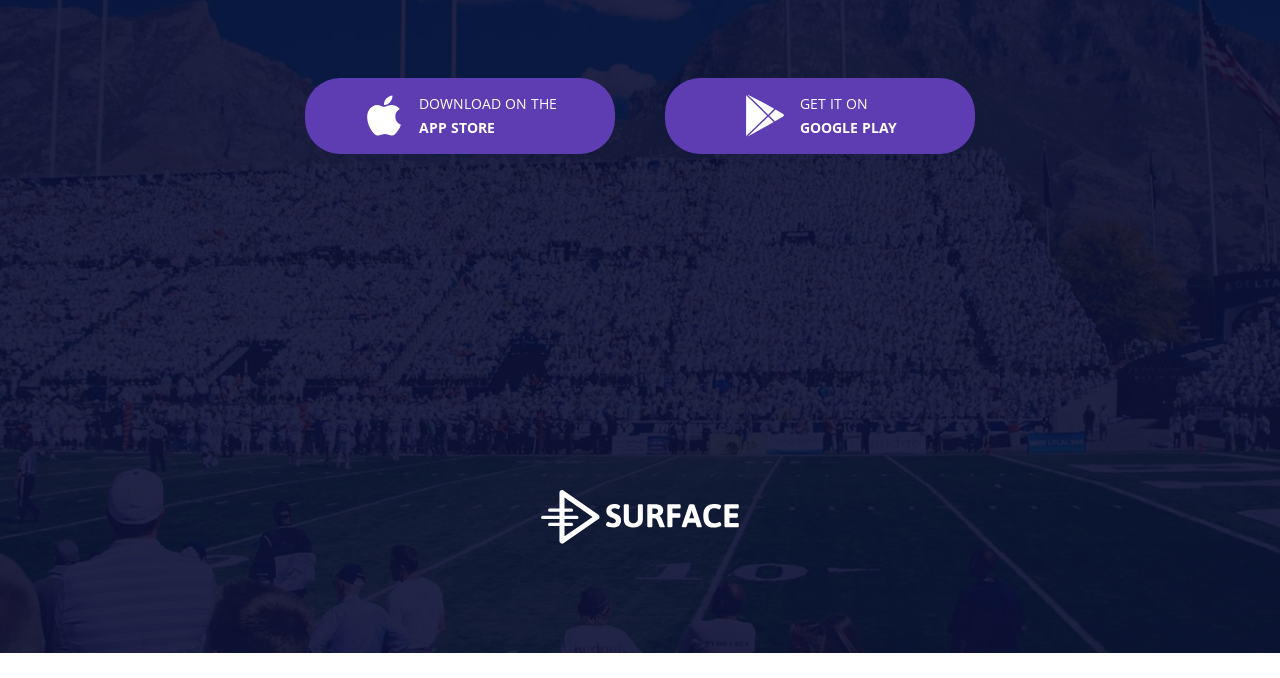
==== commit 243d2229: "третьи правки" ====
--- a/index.html
+++ b/index.html
@@ -62,7 +62,7 @@
         <div class="persons_content">
         <div class="person_img">
           <picture class="person_img_athlets">
-            <source media="(min-width: 961px) and (max-width:1920px) " srcset="images/footballer_566.png">
+            <source media="(min-width: 961px)" srcset="images/footballer_566.png">
             <source media="(min-width: 641) and(max-width: 960)" srcset="images/footballer_497.png">
               <source media="(max-width: 640px)" srcset="images/footballer_192.png">
             <img class="person_images_athlets" src="images/footballer_497.png" alt="footballer">
@@ -99,7 +99,7 @@
          <h2 class="person_title">Players</h2>
 <div class="person_img">
           <picture class="person_img_players">
-            <source media="(min-width: 961px) and (max-width: 1920px)" srcset="images/basketballer_991.png">
+            <source media="(min-width: 961px)" srcset="images/basketballer_991.png">
             <source media="(min-width: 641) and (max-width: 960)" srcset="images/bsketballer_436.png">
             <source media="(max-width: 640px)" srcset="images/basketballer_302.png">
             <img class="person_images_players" src="images/basketballer_436.png" alt="basketballer">
@@ -137,7 +137,7 @@
       <section class="action-item">
         
         <picture class="action_img">
-          <source media="(min-width: 961px) and (max-width: 1920px)" srcset="images/be-active_1024.jpg">
+          <source media="(min-width: 961px)" srcset="images/be-active_1024.jpg">
           <source media="(min-width: 641) and (max-width: 960)" srcset="images/be-active_960.jpg">
           <source media="(max-width: 640px)" srcset="images/be-active_640.jpg">
           <img src="images/be-active_1024.jpg" class="action_img" alt="Be active">
@@ -152,7 +152,7 @@
       </section>
       <section class="action-item">
         <picture class="action_img">
-          <source media="(min-width: 961px) and (max-width: 1920px)" srcset="images/find-contact_1024.jpg">
+          <source media="(min-width: 961px)" srcset="images/find-contact_1024.jpg">
           <source media="(min-width: 641) and (max-width: 960)" srcset="images/find-contact_960.jpg">
           <source media="(max-width: 640px)" srcset="images/find-contact_640.jpg">
           <img src="images/find-contact_1024.jpg" class="action_img" alt="Find contact">
@@ -167,7 +167,7 @@
       </section>
       <section class="action-item">
         <picture class="action_img">
-          <source media="(min-width: 961px) and (max-width: 1920px)" srcset="images/work-it_1024.jpg">
+          <source media="(min-width: 961px)" srcset="images/work-it_1024.jpg">
           <source media="(min-width: 641) and (max-width: 960)" srcset="images/work-it_960.jpg">
           <source media="(max-width: 640px)" srcset="images/work-it_640.jpg">
           <img src="images/work-it_1024.jpg" class="action_img" alt="Work it">
--- a/css/style.css
+++ b/css/style.css
@@ -15,7 +15,7 @@
    min-width: 320px;
  }
 * {
-  /*min-width: 320px;*/
+ 
   margin:0;
   padding: 0;
   font-family: 'Open sans';
@@ -558,7 +558,7 @@
   
 }
 
-@media (min-width: 961px) and (max-width: 1920px) {
+@media (min-width: 961px) {
   .header {
     background-image: url("../images/football_1920.jpg");
     background-position: center;
@@ -569,6 +569,7 @@
     padding-left: 10%;
     padding-right: 10%;
     padding-top: 45px;
+    padding-bottom: 193px;
    }
   
   .header_logo {
@@ -587,7 +588,7 @@
   }
   .buttons {
     font-size: 14px;
-    margin-bottom: 109px;
+    /*margin-bottom: 109px;*/
   }
   .logo_button {
     width: 42px;
@@ -601,7 +602,6 @@
     display: flex;
     flex-direction: column;
     text-align: left;
-    padding-left: 1.5em;
   }
   .button_name_label {
     margin-top: 5px;
@@ -709,8 +709,8 @@
     margin-top: 9px;
   }
   .action_content {
-    margin-top: auto;
-    margin-bottom: auto;
+    padding-top: 19%;
+    padding-bottom: 16%;
   }
 
   .action_content:nth-child(even) {
